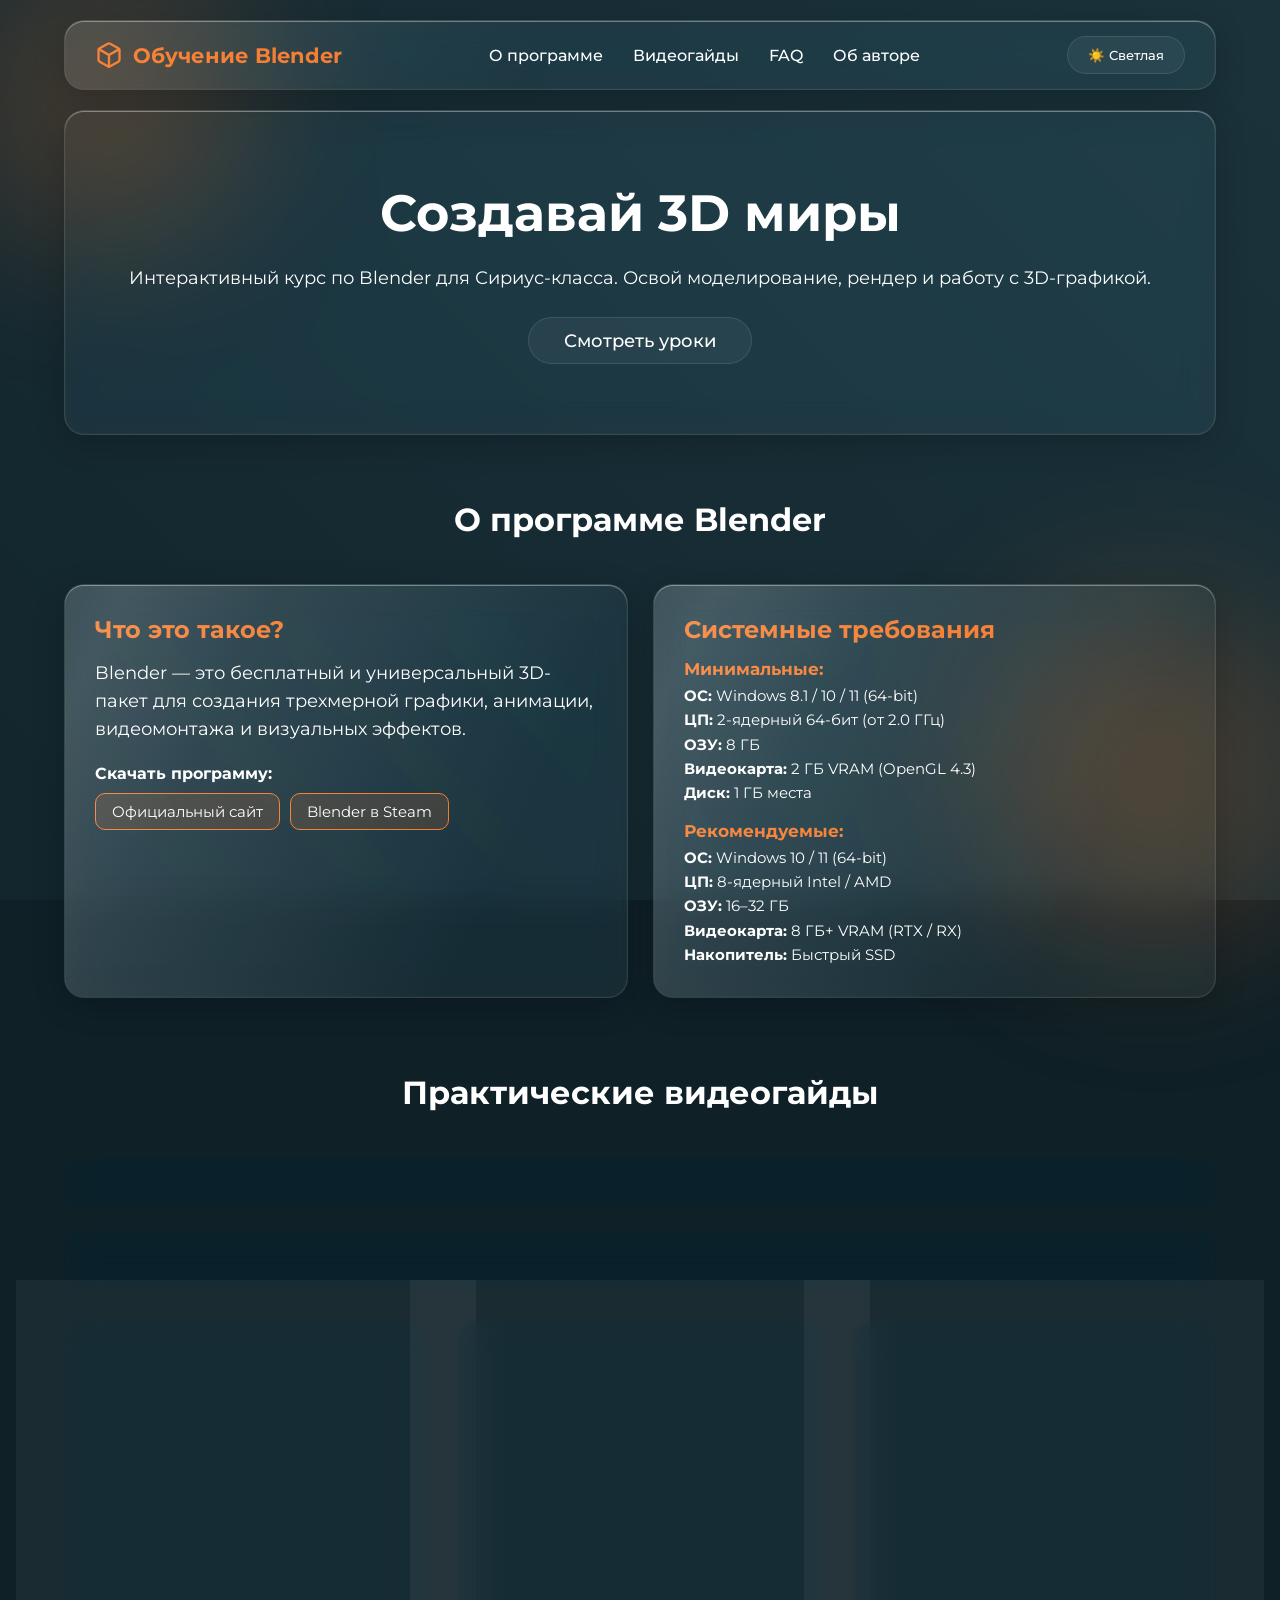
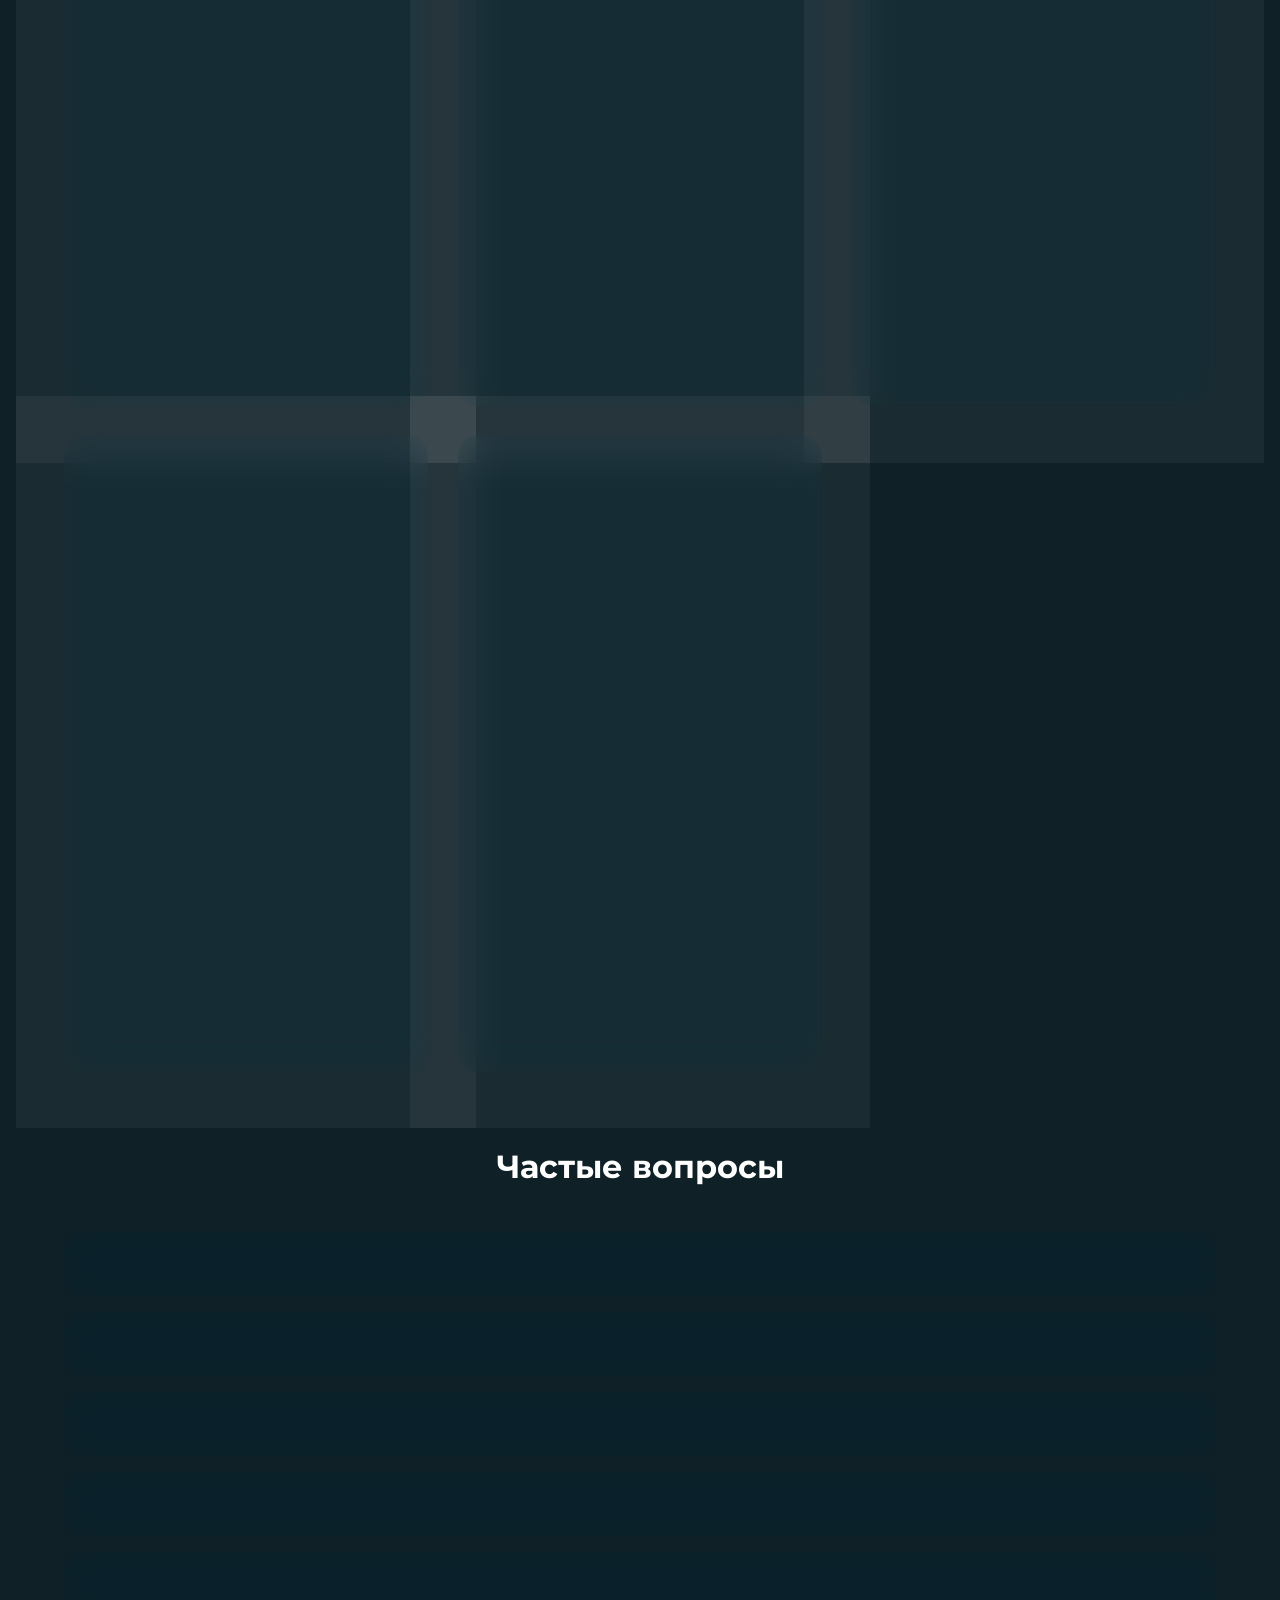
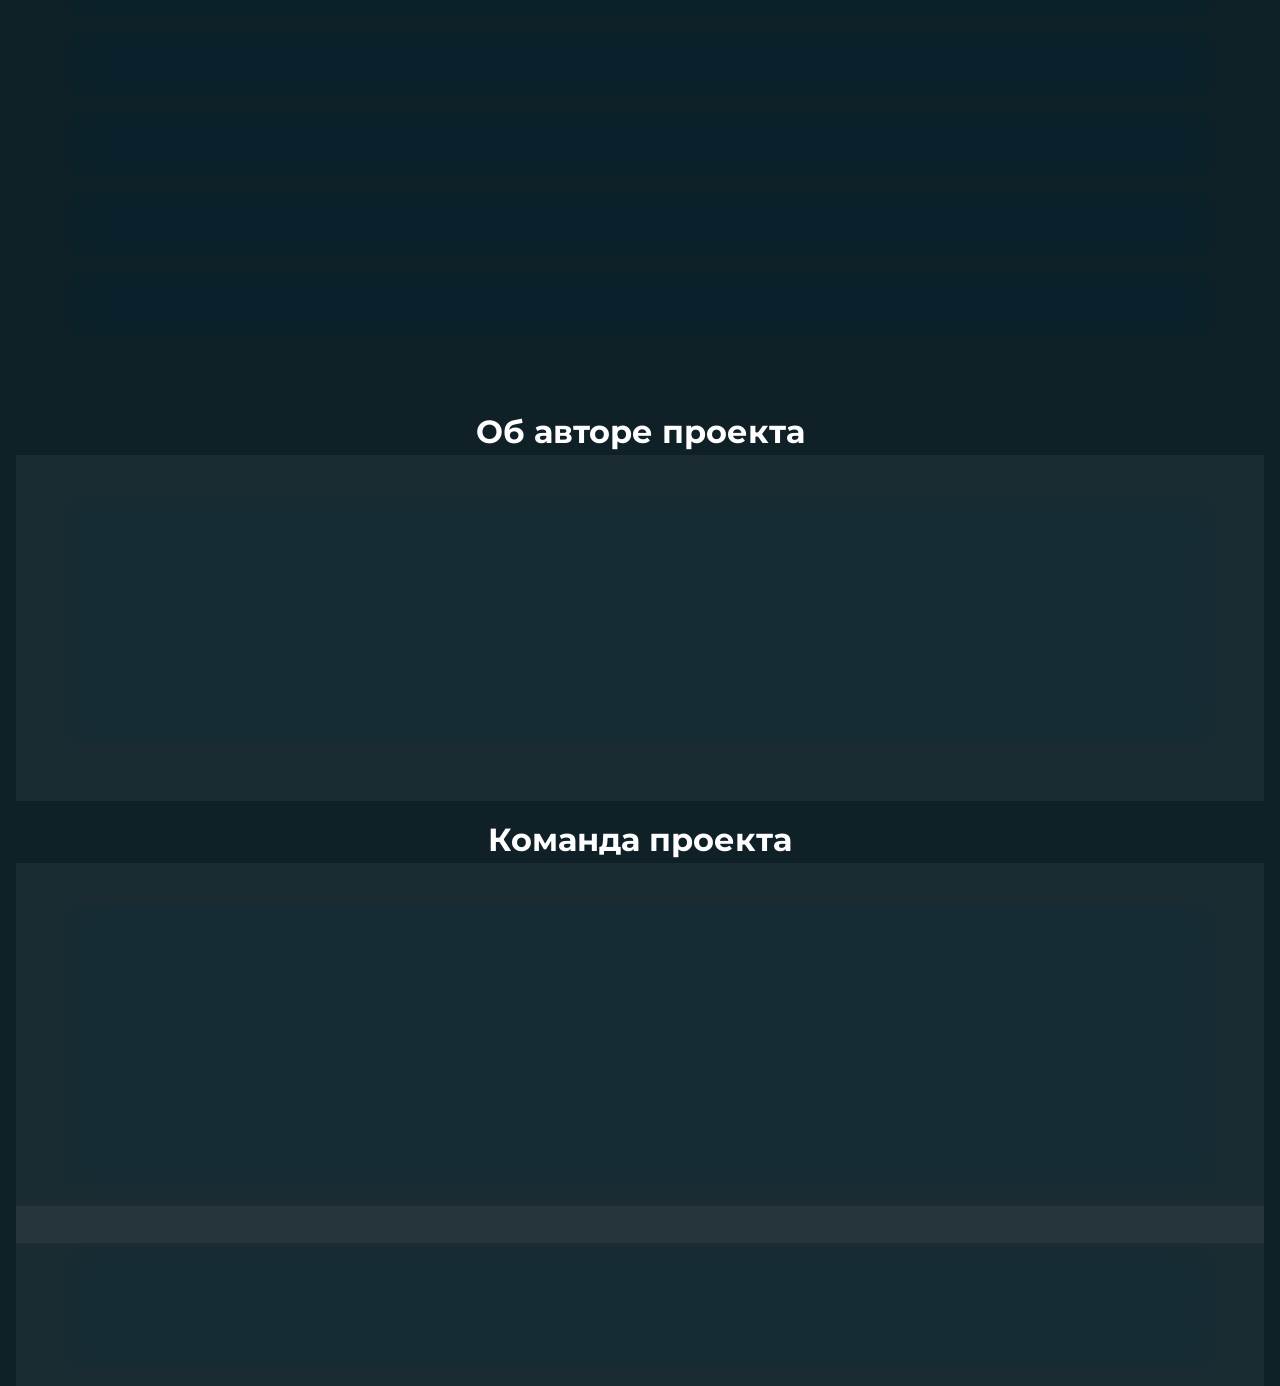
==== index.html @ 28aa38e9 "Update index.html" ====
<!DOCTYPE html>
<html lang="ru">
<head>
    <meta charset="UTF-8">
    <meta name="viewport" content="width=device-width, initial-scale=1.0">
    <title>Обучение Blender | WizotoW</title>
    <link rel="icon" href="data:image/svg+xml,%3Csvg xmlns='http://www.w3.org/2000/svg' viewBox='0 0 24 24' fill='none' stroke='%23f5792a' stroke-width='2' stroke-linecap='round' stroke-linejoin='round'%3E%3Cpath d='M21 16V8a2 2 0 0 0-1-1.73l-7-4a2 2 0 0 0-2 0l-7 4A2 2 0 0 0 3 8v8a2 2 0 0 0 1 1.73l7 4a2 2 0 0 0 2 0l7-4A2 2 0 0 0 21 16z'/%3E%3Cpolyline points='3.27 6.96 12 12.01 20.73 6.96'/%3E%3Cline x1='12' y1='22.08' x2='12' y2='12'/%3E%3C/svg%3E">
    <link href="https://fonts.googleapis.com/css2?family=Montserrat:wght@400;500;700&display=swap" rel="stylesheet">
    <link rel="stylesheet" href="style.css">
</head>
<body>

    <div id="progress-bar" class="progress-bar"></div>

    <div class="bg-animation"></div>
    <div class="orb orb-1"></div>
    <div class="orb orb-2"></div>

    <header class="glass header">
        <div class="logo">
            <svg class="logo-svg" viewBox="0 0 24 24" fill="none" stroke="currentColor" stroke-width="2" stroke-linecap="round" stroke-linejoin="round">
                <path d="M21 16V8a2 2 0 0 0-1-1.73l-7-4a2 2 0 0 0-2 0l-7 4A2 2 0 0 0 3 8v8a2 2 0 0 0 1 1.73l7 4a2 2 0 0 0 2 0l7-4A2 2 0 0 0 21 16z"></path>
                <polyline points="3.27 6.96 12 12.01 20.73 6.96"></polyline>
                <line x1="12" y1="22.08" x2="12" y2="12"></line>
            </svg>
            <span>Обучение Blender</span>
        </div>

        <button id="nav-toggle" class="nav-toggle glass-btn" aria-expanded="false" aria-controls="nav-links" aria-label="Открыть меню">
            <span class="burger"></span>
        </button>

        <nav id="nav-links" class="nav-links">
            <a href="#info">О программе</a>
            <a href="#videos">Видеогайды</a>
            <a href="#faq">FAQ</a>
            <a href="#author">Об авторе</a>
        </nav>
        <button id="theme-toggle" class="glass-btn theme-btn">☀️ Светлая</button>
    </header>

    <main>
        <section id="start" class="hero glass fade-in">
            <h1>Создавай 3D миры</h1>
            <p>Интерактивный курс по Blender для Сириус-класса. Освой моделирование, рендер и работу с 3D-графикой.</p>
            <a href="#videos" class="glass-btn primary-btn">Смотреть уроки</a>
        </section>

        <section id="info" class="section fade-in">
            <h2 class="glass-title">О программе Blender</h2>
            <div class="info-grid">
                <div class="glass card text-left animate-hover">
                    <h3>Что это такое?</h3>
                    <p>Blender — это бесплатный и универсальный 3D-пакет для создания трехмерной графики, анимации, видеомонтажа и визуальных эффектов.</p>

                    <h4 class="links-title">Скачать программу:</h4>
                    <div class="download-links">
                        <a href="https://www.blender.org/" target="_blank" rel="noopener" class="glass-link">Официальный сайт</a>
                        <a href="https://store.steampowered.com/app/365670/Blender/" target="_blank" rel="noopener" class="glass-link">Blender в Steam</a>
                    </div>
                </div>

                <div class="glass card text-left animate-hover">
                    <h3>Системные требования</h3>
                    <div class="req-tabs">
                        <div class="req-block">
                            <h4>Минимальные:</h4>
                            <ul class="sys-req">
                                <li><strong>ОС:</strong> Windows 8.1 / 10 / 11 (64-bit)</li>
                                <li><strong>ЦП:</strong> 2-ядерный 64-бит (от 2.0 ГГц)</li>
                                <li><strong>ОЗУ:</strong> 8 ГБ</li>
                                <li><strong>Видеокарта:</strong> 2 ГБ VRAM (OpenGL 4.3)</li>
                                <li><strong>Диск:</strong> 1 ГБ места</li>
                            </ul>
                        </div>
                        <div class="req-block">
                            <h4>Рекомендуемые:</h4>
                            <ul class="sys-req">
                                <li><strong>ОС:</strong> Windows 10 / 11 (64-bit)</li>
                                <li><strong>ЦП:</strong> 8-ядерный Intel / AMD</li>
                                <li><strong>ОЗУ:</strong> 16–32 ГБ</li>
                                <li><strong>Видеокарта:</strong> 8 ГБ+ VRAM (RTX / RX)</li>
                                <li><strong>Накопитель:</strong> Быстрый SSD</li>
                            </ul>
                        </div>
                    </div>
                </div>
            </div>
        </section>

        <section id="videos" class="section fade-in">
            <h2 class="glass-title">Практические видеогайды</h2>

            <div class="progress-summary glass">
                <span id="progress-text">Пройдено 0 из 5 уроков</span>
                <div class="lesson-progress-track">
                    <div id="lesson-progress-fill" class="lesson-progress-fill"></div>
                </div>
            </div>

            <nav class="quick-nav glass" aria-label="Быстрый переход по урокам">
                <a href="#lesson1" class="quick-nav-item" data-lesson-link="1">1</a>
                <a href="#lesson2" class="quick-nav-item" data-lesson-link="2">2</a>
                <a href="#lesson3" class="quick-nav-item" data-lesson-link="3">3</a>
                <a href="#lesson4" class="quick-nav-item" data-lesson-link="4">4</a>
                <a href="#lesson5" class="quick-nav-item" data-lesson-link="5">5</a>
            </nav>

            <div class="grid-container-video">

                <div id="lesson1" class="glass video-card animate-hover" data-lesson="1">
                    <div class="video-wrapper">
                        <video controls preload="metadata" poster="assets/lesson1-poster.jpg">
                            <source src="assets/lesson1.webm" type="video/webm">
                            Ваш браузер не поддерживает воспроизведение видео. <a href="assets/lesson1.webm">Скачать видео</a>.
                        </video>
                    </div>
                    <div class="video-info">
                        <h3>Урок 1: Установка и интерфейс</h3>
                        <p>Скачиваем и устанавливаем Blender, разбираемся, куда делись все кнопки и почему их так много. Знакомимся с 3D-вьюпортом, осями X, Y, Z, учимся вращать, приближать и панорамировать камеру без потери ориентации в пространстве. Разберём режимы отображения (Solid, Wireframe, Material Preview, Rendered) и структуру окон интерфейса, чтобы после этого урока Blender перестал выглядеть как кабина самолёта.</p>
                        <label class="lesson-check">
                            <input type="checkbox" data-lesson-checkbox="1">
                            <span>Урок пройден</span>
                        </label>
                    </div>
                </div>

                <div id="lesson2" class="glass video-card animate-hover" data-lesson="2">
                    <div class="video-wrapper">
                        <video controls preload="metadata" poster="assets/lesson2-poster.jpg">
                            <source src="assets/lesson2.webm" type="video/webm">
                            Ваш браузер не поддерживает воспроизведение видео. <a href="assets/lesson2.webm">Скачать видео</a>.
                        </video>
                    </div>
                    <div class="video-info">
                        <h3>Урок 2: Основы моделирования</h3>
                        <p>Переходим в Edit Mode и учимся видеть модель не как единый объект, а как набор вершин, рёбер и граней. Разбираем ключевые инструменты моделирования: Extrude (выдавливание), Inset (создание внутренней грани), Bevel (скругление рёбер) и Loop Cut (добавление контрольных петель). На практике собираем простую фигуру с нуля и разбираем частые ошибки новичков — например, лишние несвязанные вершины и «дыры» в геометрии.</p>
                        <label class="lesson-check">
                            <input type="checkbox" data-lesson-checkbox="2">
                            <span>Урок пройден</span>
                        </label>
                    </div>
                </div>

                <div id="lesson3" class="glass video-card animate-hover" data-lesson="3">
                    <div class="video-wrapper">
                        <video controls preload="metadata" poster="assets/lesson3-poster.jpg">
                            <source src="assets/lesson3.mp4" type="video/webm">
                            Ваш браузер не поддерживает воспроизведение видео. <a href="assets/lesson3.webm">Скачать видео</a>.
                        </video>
                    </div>
                    <div class="video-info">
                        <h3>Урок 3: Материалы и шейдеры</h3>
                        <p>Делаем модель живой: создаём материалы в редакторе Shading и разбираемся, как устроен узел Principled BSDF — цвет (Base Color), шероховатость (Roughness), металличность (Metallic) и другие параметры, которые определяют, будет объект похож на пластик, металл или стекло. Проходим базовую UV-развёртку, чтобы понимать, как текстура «оборачивается» вокруг 3D-модели, и почему без развёртки текстуры часто выглядят криво.</p>
                        <label class="lesson-check">
                            <input type="checkbox" data-lesson-checkbox="3">
                            <span>Урок пройден</span>
                        </label>
                    </div>
                </div>

                <div id="lesson4" class="glass video-card animate-hover" data-lesson="4">
                    <div class="video-wrapper">
                        <video controls preload="metadata" poster="assets/lesson4-poster.jpg">
                            <source src="assets/lesson4.webm" type="video/webm">
                            Ваш браузер не поддерживает воспроизведение видео. <a href="assets/lesson4.webm">Скачать видео</a>.
                        </video>
                    </div>
                    <div class="video-info">
                        <h3>Урок 4: Свет и настройка сцены</h3>
                        <p>Учимся расставлять источники света (Point, Sun, Area, Spot) и понимать, как каждый тип влияет на настроение кадра. Разбираем HDRI-карты окружения — быстрый способ получить реалистичное освещение без ручной расстановки десятка ламп. Сравниваем два движка рендера: EEVEE (быстрый, для превью и слабых ПК) и Cycles (реалистичный, но медленнее) — и разбираемся, когда какой выбирать.</p>
                        <label class="lesson-check">
                            <input type="checkbox" data-lesson-checkbox="4">
                            <span>Урок пройден</span>
                        </label>
                    </div>
                </div>

                <div id="lesson5" class="glass video-card animate-hover" data-lesson="5">
                    <div class="video-wrapper">
                        <video controls preload="metadata" poster="assets/lesson5-poster.jpg">
                            <source src="assets/lesson5.webm" type="video/webm">
                            Ваш браузер не поддерживает воспроизведение видео. <a href="assets/lesson5.webm">Скачать видео</a>.
                        </video>
                    </div>
                    <div class="video-info">
                        <h3>Урок 5: Финальный рендер</h3>
                        <p>Настраиваем камеру и композицию кадра, выставляем параметры разрешения и качества рендера. Разбираем шумоподавление (Denoiser) — что это такое и почему без него рендер на Cycles может выглядеть «зернистым». В конце — экспортируем готовое изображение и подводим итог: от пустой сцены до финальной картинки, которую не стыдно показать.</p>
                        <label class="lesson-check">
                            <input type="checkbox" data-lesson-checkbox="5">
                            <span>Урок пройден</span>
                        </label>
                    </div>
                </div>

            </div>
        </section>

        <section id="faq" class="section fade-in">
            <h2 class="glass-title">Частые вопросы</h2>
            <div class="faq-list">

                <details class="glass faq-item">
                    <summary>Blender правда бесплатный, без подвоха?</summary>
                    <p>Да, полностью. Blender — open-source проект, его разрабатывает сообщество и Blender Foundation. Никаких платных версий, скрытых подписок или водяных знаков на рендерах — это не «триал», а полноценный профессиональный инструмент, на котором делают и инди-игры, и голливудские эффекты.</p>
                </details>

                <details class="glass faq-item">
                    <summary>У меня слабый ноутбук, вообще получится начать?</summary>
                    <p>Получится. Для базового моделирования и простых сцен хватит и минимальных характеристик из блока выше. Рендерить сложные сцены с реалистичным светом (Cycles) на слабом железе будет медленно — но для обучения и первых проектов достаточно EEVEE, он гораздо легче и почти не грузит систему.</p>
                </details>

                <details class="glass faq-item">
                    <summary>С чего начать, если я вообще не рисовал и не занимался 3D?</summary>
                    <p>Отлично, что не рисовал — Blender это не про художественный талант, а про геометрию, логику и привычку к инструменту. Начни с урока 1 по порядку, не пропускай интерфейс: 80% первых трудностей у новичков — не «не умею моделировать», а «не понимаю, куда нажимать».</p>
                </details>

                <details class="glass faq-item">
                    <summary>В чём разница между EEVEE и Cycles на практике?</summary>
                    <p>EEVEE — растровый движок реального времени: рендерит почти мгновенно, идеален для черновиков и превью, но свет и отражения в нём чуть более «упрощённые». Cycles — движок трассировки лучей: считает свет физически точно (отражения, преломления, мягкие тени), но рендер может занимать минуты и даже часы на сложных сценах.</p>
                </details>

                <details class="glass faq-item">
                    <summary>Рендер в Cycles занимает вечность, это нормально?</summary>
                    <p>Отчасти да, но это управляемо. Проверь количество Samples в настройках рендера (часто новички ставят значение с запасом «на всякий случай») и включи Denoiser — он позволяет уменьшить число сэмплов без потери качества картинки. Также сильно влияет разрешение экрана и сложность материалов со стеклом/подповерхностным рассеиванием.</p>
                </details>

                <details class="glass faq-item">
                    <summary>Какие горячие клавиши учить в первую очередь?</summary>
                    <p>Хватит буквально пяти: <strong>Tab</strong> — переключение Object/Edit Mode, <strong>G / R / S</strong> — перемещение, вращение, масштаб, <strong>E</strong> — Extrude, <strong>Ctrl+R</strong> — Loop Cut. Дальше горячие клавиши запоминаются сами по себе просто в процессе работы — заучивать весь список сразу смысла нет.</p>
                </details>

                <details class="glass faq-item">
                    <summary>Модель "разваливается" или выглядит криво после экспорта — почему?</summary>
                    <p>Чаще всего это неприменённые трансформации (Scale/Rotation не равны 1/0) или перевёрнутые нормали граней. Перед экспортом полезно применить трансформации через <strong>Ctrl+A → All Transforms</strong> и проверить нормали в режиме Edit Mode — это решает большинство подобных проблем.</p>
                </details>

                <details class="glass faq-item">
                    <summary>Стоит ли сразу пробовать анимацию, или сначала добить моделирование?</summary>
                    <p>Сначала моделирование и материалы — это база, без которой анимировать особо нечего. Анимация — это уже управление готовыми объектами во времени (ключевые кадры, интерполяция), и учить её проще, когда ты уже свободно ориентируешься в сцене и не тормозишь на базовых операциях.</p>
                </details>

                <details class="glass faq-item">
                    <summary>Где потом реально применить навык 3D-моделирования?</summary>
                    <p>Геймдев (модели и окружение для игр), архитектурная визуализация, моушн-дизайн и реклама, 3D-печать, VFX для видео, даже дизайн продуктов и мерча. Blender сейчас используют не только энтузиасты — на нём выпущены реальные короткометражки и работают студии, так что это не «игрушечный» навык.</p>
                </details>

            </div>
        </section>

        <section id="author" class="section fade-in">
            <h2 class="glass-title">Об авторе проекта</h2>
            <div class="glass author-card animate-hover">
                <div class="author-avatar-container">
                    <img src="Assets/avatar.jpg" alt="WizotoW" class="author-avatar">
                </div>
                <div class="author-info">
                    <h3>WizotoW</h3>
                    <p class="author-role">Hardware Enthusiast | Сириус-класс</p>
                    <p class="author-desc">Автор проекта. Не фанат написания кода, зато обожаю разбираться в «железе», собирать ПК, настраивать BIOS и переустанавливать Windows. Считаю, что Blender — лучший способ проверить, на что способна система и видеокарта при нагрузке.</p>
                </div>
            </div>
        </section>

        <section id="credits" class="section fade-in">
            <h2 class="glass-title">Команда проекта</h2>
            <div class="glass credits-grid">
                <div class="credit-item"><span>Код сайта:</span> ❤️ Claude & Gemini ❤️</div>
                <div class="credit-item"><span>Промпт-инжиниринг:</span> WizotoW</div>
                <div class="credit-item"><span>Видеомонтаж:</span> WizotoW</div>
                <div class="credit-item"><span>Озвучка:</span> ИИ-голос (Bratishkinoff)</div>
            </div>
        </section>
    </main>

    <footer class="glass footer fade-in">
        <p>© 2026 WizotoW | Проектный класс Сириус</p>
        <p class="small-text">Собрано на энтузиазме, качественном охлаждении и любви к компьютерному железу.</p>
    </footer>

    <button id="back-to-top" class="back-to-top" title="Наверх" aria-label="Наверх">↑</button>

    <script src="script.js"></script>
</body>
</html>
---- style.css ----
:root {
    --bg-color-1: #0f2027;
    --bg-color-2: #203a43;
    --glass-bg: rgba(255, 255, 255, 0.05);
    --glass-border: rgba(255, 255, 255, 0.1);
    --glass-highlight: rgba(255, 255, 255, 0.35);
    --text-color: #ffffff;
    --accent: #f5792a;
}

[data-theme="light"] {
    --bg-color-1: #ffecd2;
    --bg-color-2: #fcb69f;
    --glass-bg: rgba(255, 255, 255, 0.45);
    --glass-border: rgba(255, 255, 255, 0.6);
    --glass-highlight: rgba(255, 255, 255, 0.85);
    --text-color: #222222;
}

* {
    margin: 0;
    padding: 0;
    box-sizing: border-box;
    font-family: 'Montserrat', sans-serif;
    scroll-behavior: smooth;
}

body {
    background: var(--bg-color-1);
    color: var(--text-color);
    overflow-x: hidden;
    transition: background 0.5s ease, color 0.5s ease;
}

.bg-animation {
    position: fixed;
    top: 0; left: 0; width: 100vw; height: 100vh;
    z-index: -2;
    background: linear-gradient(45deg, var(--bg-color-1), var(--bg-color-2));
    background-size: 200% 200%;
    animation: gradientBG 10s ease infinite;
}

@keyframes gradientBG {
    0% { background-position: 0% 50%; }
    50% { background-position: 100% 50%; }
    100% { background-position: 0% 50%; }
}

.orb {
    position: fixed;
    border-radius: 50%;
    background: var(--accent);
    filter: blur(80px);
    opacity: 0.2;
    z-index: -1;
    animation: floatOrb 10s infinite ease-in-out alternate;
}
.orb-1 { width: 300px; height: 300px; top: -50px; left: -50px; }
.orb-2 { width: 350px; height: 350px; bottom: -50px; right: -50px; animation-delay: -4s; }

@keyframes floatOrb {
    0% { transform: translate(0, 0); }
    100% { transform: translate(40px, -40px); }
}

.progress-bar {
    position: fixed; top: 0; left: 0; height: 4px; background: var(--accent);
    width: 0%; z-index: 9999; box-shadow: 0 0 10px var(--accent);
}

/* ---- Liquid glass core ---- */
.glass {
    position: relative;
    background: var(--glass-bg);
    backdrop-filter: blur(16px) saturate(140%);
    -webkit-backdrop-filter: blur(16px) saturate(140%);
    border: 1px solid var(--glass-border);
    border-radius: 20px;
    box-shadow:
        0 8px 32px 0 rgba(0, 0, 0, 0.2),
        inset 0 1px 0 var(--glass-highlight),
        inset 0 0 0 1px rgba(255, 255, 255, 0.02);
    overflow: hidden;
}

/* Faint moving light sheen across glass surfaces — the signature liquid-glass touch */
.glass::before {
    content: "";
    position: absolute;
    inset: 0;
    background: linear-gradient(
        115deg,
        transparent 20%,
        rgba(255, 255, 255, 0.10) 40%,
        rgba(255, 255, 255, 0.18) 48%,
        rgba(255, 255, 255, 0.10) 56%,
        transparent 75%
    );
    background-size: 250% 250%;
    background-position: 100% 0%;
    pointer-events: none;
    opacity: 0;
    transition: opacity 0.4s ease;
}

.animate-hover::before,
.header::before {
    opacity: 1;
}

.animate-hover:hover::before {
    animation: liquidSheen 1.4s ease forwards;
}

@keyframes liquidSheen {
    0% { background-position: 100% 0%; }
    100% { background-position: 0% 100%; }
}

.header {
    width: 90%; margin: 20px auto; display: flex; justify-content: space-between; align-items: center; padding: 15px 30px;
    gap: 20px;
}
.logo {
    display: flex; align-items: center; gap: 10px; font-size: 1.3rem; font-weight: 700; color: var(--accent);
}
.logo-svg {
    width: 28px; height: 28px; stroke: var(--accent); transition: transform 0.4s ease;
}
.logo:hover .logo-svg { transform: rotate(45deg); }

.nav-links {
    display: flex;
}
.nav-links a {
    color: var(--text-color); text-decoration: none; margin: 0 15px; font-weight: 500; transition: color 0.3s;
}
.nav-links a:hover { color: var(--accent); }

.nav-toggle {
    display: none;
    padding: 8px 12px;
}
.burger,
.burger::before,
.burger::after {
    display: block;
    width: 20px;
    height: 2px;
    background: var(--text-color);
    border-radius: 2px;
    transition: transform 0.3s ease, opacity 0.3s ease;
}
.burger { position: relative; }
.burger::before,
.burger::after {
    content: "";
    position: absolute;
    left: 0;
}
.burger::before { top: -6px; }
.burger::after { top: 6px; }

.nav-toggle[aria-expanded="true"] .burger { background: transparent; }
.nav-toggle[aria-expanded="true"] .burger::before { transform: translateY(6px) rotate(45deg); }
.nav-toggle[aria-expanded="true"] .burger::after { transform: translateY(-6px) rotate(-45deg); }

.glass-btn {
    background: var(--glass-bg); border: 1px solid var(--glass-border); color: var(--text-color);
    padding: 10px 20px; border-radius: 30px; cursor: pointer; transition: all 0.3s; font-weight: 500;
}
.glass-btn:hover { background: var(--accent); color: #fff; transform: translateY(-2px); }

.glass-btn:focus-visible,
.nav-links a:focus-visible,
.glass-link:focus-visible,
.back-to-top:focus-visible {
    outline: 2px solid var(--accent);
    outline-offset: 3px;
}

main { width: 90%; margin: 0 auto; }
.hero { text-align: center; padding: 70px 20px; margin-bottom: 50px; }
h1 { font-size: clamp(2.2rem, 4vw, 4rem); margin-bottom: 20px; }
p { font-size: 1.1rem; line-height: 1.6; }

.primary-btn { display: inline-block; margin-top: 25px; padding: 12px 35px; font-size: 1.1rem; text-decoration: none; }

.section { margin-bottom: 60px; }
.glass-title { font-size: 2rem; margin-bottom: 30px; text-align: center; padding: 15px; }

.info-grid { display: grid; grid-template-columns: repeat(auto-fit, minmax(320px, 1fr)); gap: 25px; }
.card { padding: 30px; }
.card h3 { color: var(--accent); font-size: 1.5rem; margin-bottom: 15px; }

.links-title { margin-top: 20px; margin-bottom: 10px; }
.download-links { display: flex; gap: 10px; flex-wrap: wrap; }
.glass-link {
    display: inline-block; padding: 8px 16px; background: rgba(245, 121, 42, 0.15); border: 1px solid var(--accent);
    color: var(--text-color); text-decoration: none; border-radius: 10px; transition: 0.3s; font-size: 0.95rem;
}
.glass-link:hover { background: var(--accent); color: #fff; }

.req-tabs { display: flex; flex-direction: column; gap: 15px; margin-top: 10px; }
.req-block h4 { color: var(--accent); margin-bottom: 5px; font-size: 1.05rem; }
.sys-req { list-style: none; font-size: 0.95rem; line-height: 1.6; }

/* ---- Progress summary ---- */
.progress-summary {
    display: flex;
    align-items: center;
    gap: 20px;
    padding: 16px 24px;
    margin-bottom: 20px;
    flex-wrap: wrap;
}
.progress-summary span { font-weight: 600; white-space: nowrap; }
.lesson-progress-track {
    flex: 1;
    min-width: 140px;
    height: 8px;
    border-radius: 10px;
    background: rgba(128, 128, 128, 0.25);
    overflow: hidden;
}
.lesson-progress-fill {
    height: 100%;
    width: 0%;
    background: var(--accent);
    border-radius: 10px;
    transition: width 0.4s ease;
}

/* ---- Quick lesson nav ---- */
.quick-nav {
    display: flex;
    justify-content: center;
    gap: 10px;
    padding: 12px;
    margin-bottom: 30px;
}
.quick-nav-item {
    display: inline-flex;
    align-items: center;
    justify-content: center;
    width: 34px;
    height: 34px;
    border-radius: 50%;
    color: var(--text-color);
    text-decoration: none;
    font-weight: 600;
    background: var(--glass-bg);
    border: 1px solid var(--glass-border);
    transition: 0.3s;
}
.quick-nav-item:hover { border-color: var(--accent); color: var(--accent); }
.quick-nav-item.active { background: var(--accent); color: #fff; border-color: var(--accent); }

.grid-container-video { display: grid; grid-template-columns: repeat(auto-fit, minmax(300px, 1fr)); gap: 30px; }
.video-card { overflow: hidden; display: flex; flex-direction: column; }
.video-wrapper { position: relative; padding-bottom: 56.25%; height: 0; }
.video-wrapper video { position: absolute; top: 0; left: 0; width: 100%; height: 100%; border-radius: 20px 20px 0 0; background: #000; }
.video-info { padding: 20px; }
.video-info h3 { font-size: 1.25rem; margin-bottom: 8px; color: var(--accent); }
.video-info p { font-size: 0.98rem; }

.lesson-check {
    display: flex;
    align-items: center;
    gap: 8px;
    margin-top: 14px;
    cursor: pointer;
    font-size: 0.95rem;
    user-select: none;
}
.lesson-check input[type="checkbox"] {
    width: 18px;
    height: 18px;
    accent-color: var(--accent);
    cursor: pointer;
}

/* ---- FAQ accordion ---- */
.faq-list {
    display: flex;
    flex-direction: column;
    gap: 14px;
}
.faq-item {
    padding: 0;
}
.faq-item summary {
    padding: 18px 24px;
    cursor: pointer;
    font-weight: 600;
    font-size: 1.05rem;
    list-style: none;
    display: flex;
    justify-content: space-between;
    align-items: center;
}
.faq-item summary::-webkit-details-marker { display: none; }
.faq-item summary::after {
    content: "+";
    font-size: 1.4rem;
    color: var(--accent);
    margin-left: 12px;
    transition: transform 0.3s ease;
    flex-shrink: 0;
}
.faq-item[open] summary::after { transform: rotate(45deg); }
.faq-item p {
    padding: 0 24px 22px;
    font-size: 0.98rem;
    line-height: 1.6;
    opacity: 0.9;
}

.animate-hover { transition: transform 0.3s ease, box-shadow 0.3s ease, border-color 0.3s; }
.animate-hover:hover {
    transform: translateY(-6px);
    box-shadow: 0 12px 25px rgba(245, 121, 42, 0.25);
    border-color: var(--accent);
}

.author-card { display: flex; align-items: center; gap: 30px; padding: 40px; }
.author-avatar {
    width: 130px; height: 130px; border-radius: 50%; object-fit: cover;
    border: 3px solid var(--accent); animation: pulse 3s infinite ease-in-out;
}
@keyframes pulse {
    0%, 100% { transform: scale(1); box-shadow: 0 0 10px rgba(245, 121, 42, 0.4); }
    50% { transform: scale(1.04); box-shadow: 0 0 20px rgba(245, 121, 42, 0.7); }
}

.author-info h3 { font-size: 2rem; color: var(--accent); margin-bottom: 5px; }
.author-role { font-size: 1.1rem; opacity: 0.85; margin-bottom: 10px; font-weight: 600; }

.credits-grid { padding: 30px; display: flex; flex-direction: column; gap: 15px; align-items: center; }
.credit-item { font-size: 1.2rem; padding: 10px 20px; border-radius: 10px; width: 100%; max-width: 500px; text-align: center; background: rgba(0,0,0,0.15); transition: 0.3s; }
.credit-item span { color: var(--accent); font-weight: bold; margin-right: 8px; }
.credit-item:hover { transform: scale(1.03); background: rgba(245, 121, 42, 0.1); }

.back-to-top {
    position: fixed; bottom: 30px; right: 30px; background: var(--accent); color: white; border: none;
    width: 45px; height: 45px; border-radius: 50%; font-size: 20px; cursor: pointer; opacity: 0;
    pointer-events: none; transition: 0.3s; z-index: 1000;
}
.back-to-top.show { opacity: 1; pointer-events: auto; }

.footer { text-align: center; padding: 30px; margin-bottom: 20px; width: 90%; margin-left: auto; margin-right: auto; }
.small-text { font-size: 0.85rem; opacity: 0.7; margin-top: 8px; }

.fade-in { opacity: 0; transform: translateY(30px); transition: opacity 0.6s ease-out, transform 0.6s ease-out; }
.fade-in.visible { opacity: 1; transform: translateY(0); }

@media (prefers-reduced-motion: reduce) {
    *, *::before, *::after {
        animation-duration: 0.001ms !important;
        animation-iteration-count: 1 !important;
        transition-duration: 0.001ms !important;
        scroll-behavior: auto !important;
    }
}

@media (max-width: 768px) {
    .header { flex-wrap: wrap; }
    .nav-toggle { display: inline-flex; align-items: center; justify-content: center; order: 2; }
    .theme-btn { order: 3; }
    .nav-links {
        order: 4;
        width: 100%;
        flex-direction: column;
        align-items: center;
        gap: 10px;
        max-height: 0;
        overflow: hidden;
        margin-top: 0;
        transition: max-height 0.35s ease, margin-top 0.35s ease;
    }
    .nav-links.open {
        max-height: 220px;
        margin-top: 15px;
    }
    .nav-links a { margin: 6px 0; }
    .author-card { flex-direction: column; text-align: center; }
    .progress-summary { flex-direction: column; align-items: stretch; text-align: center; }
    .quick-nav { flex-wrap: wrap; }
}

@media (max-width: 768px) {
    .glass {
        backdrop-filter: blur(8px) saturate(120%);
        -webkit-backdrop-filter: blur(8px) saturate(120%);
    }
    .glass::before { display: none; }
    .orb { filter: blur(50px); opacity: 0.12; }
    .bg-animation { animation: none; background-position: 50% 50%; }
}
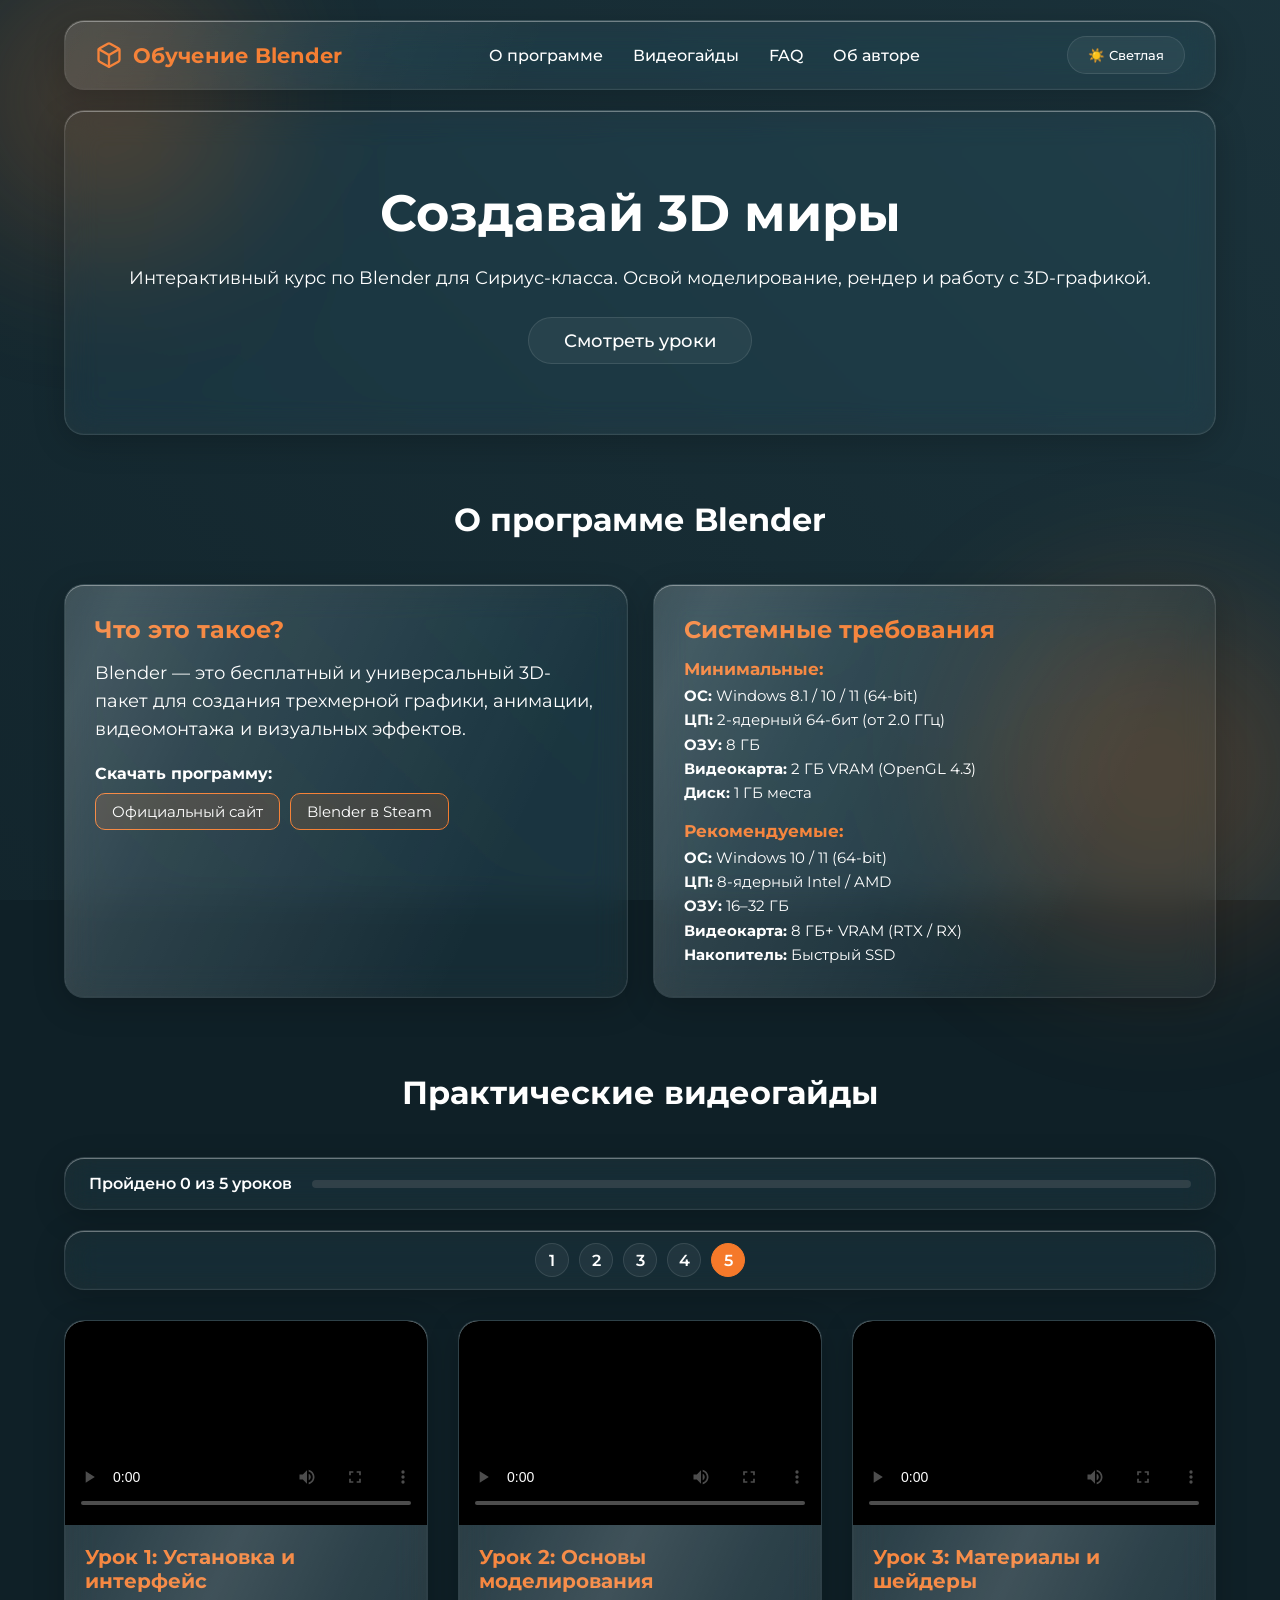
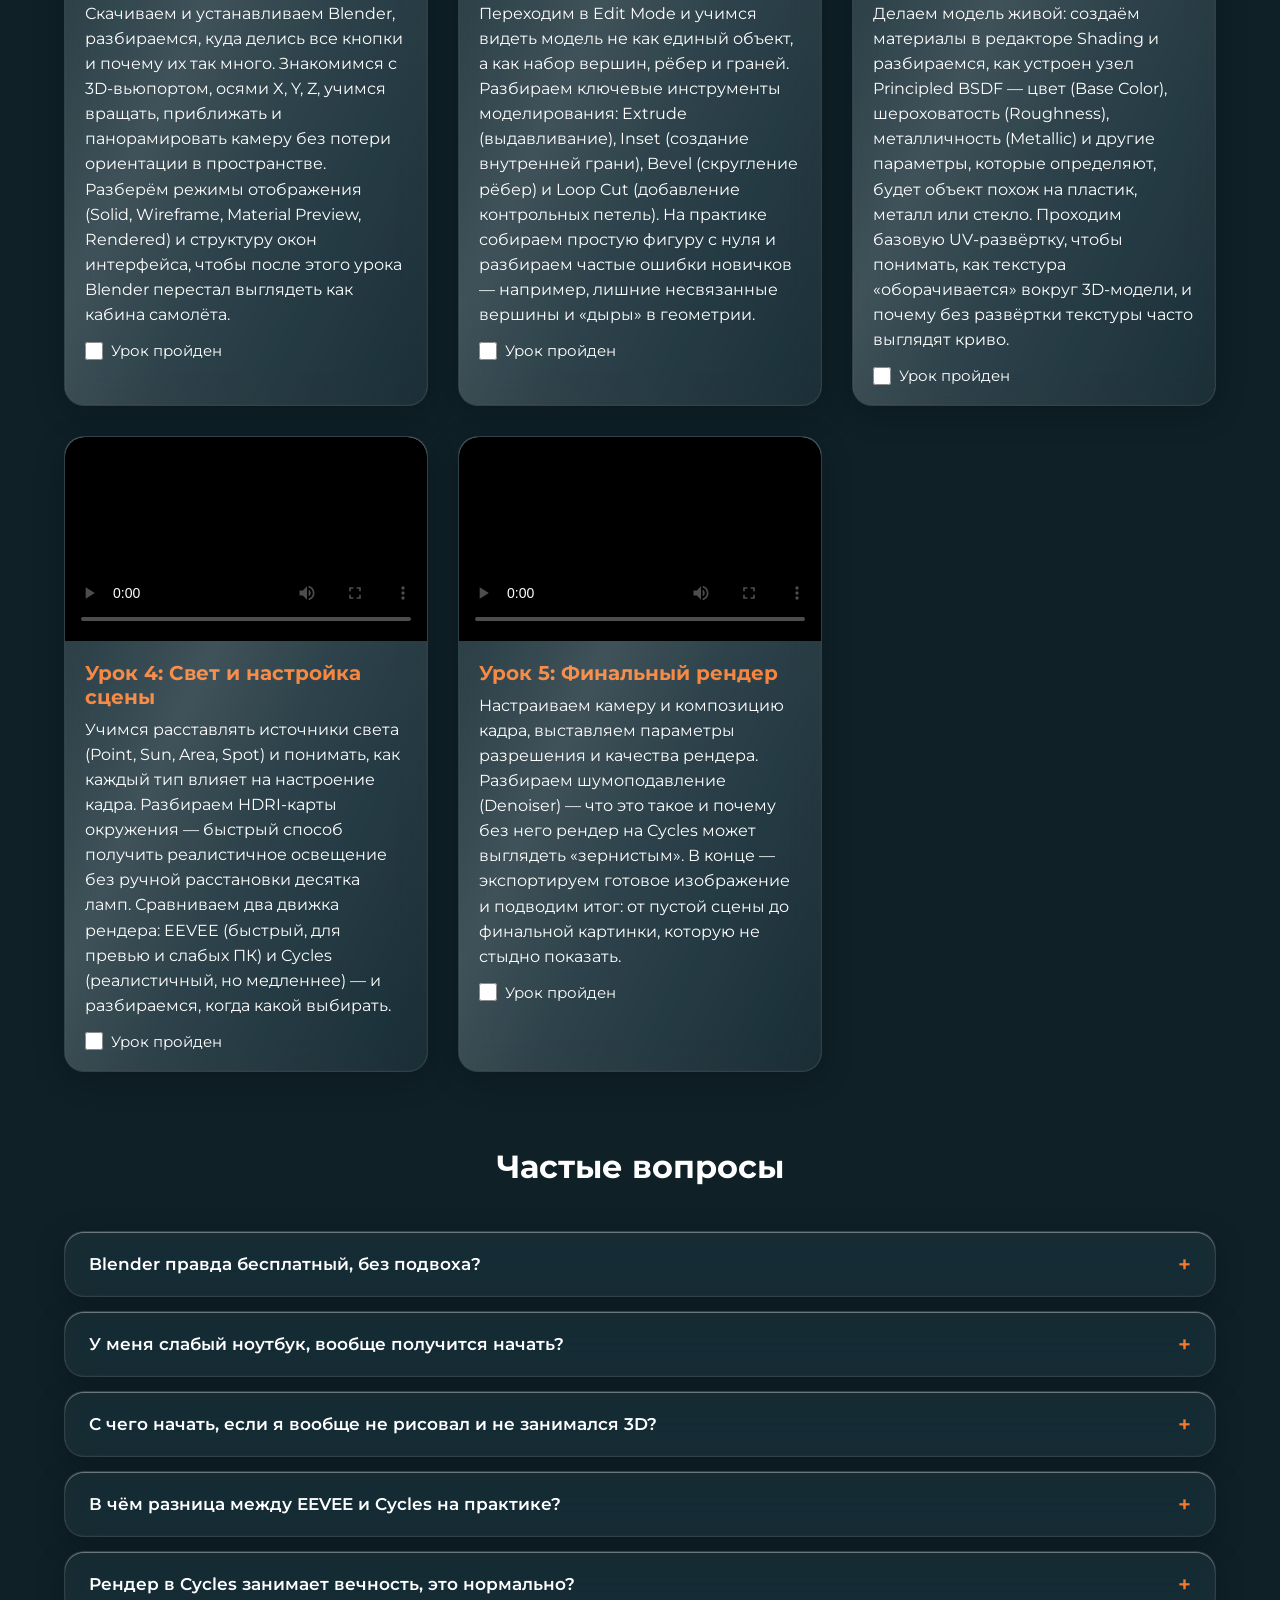
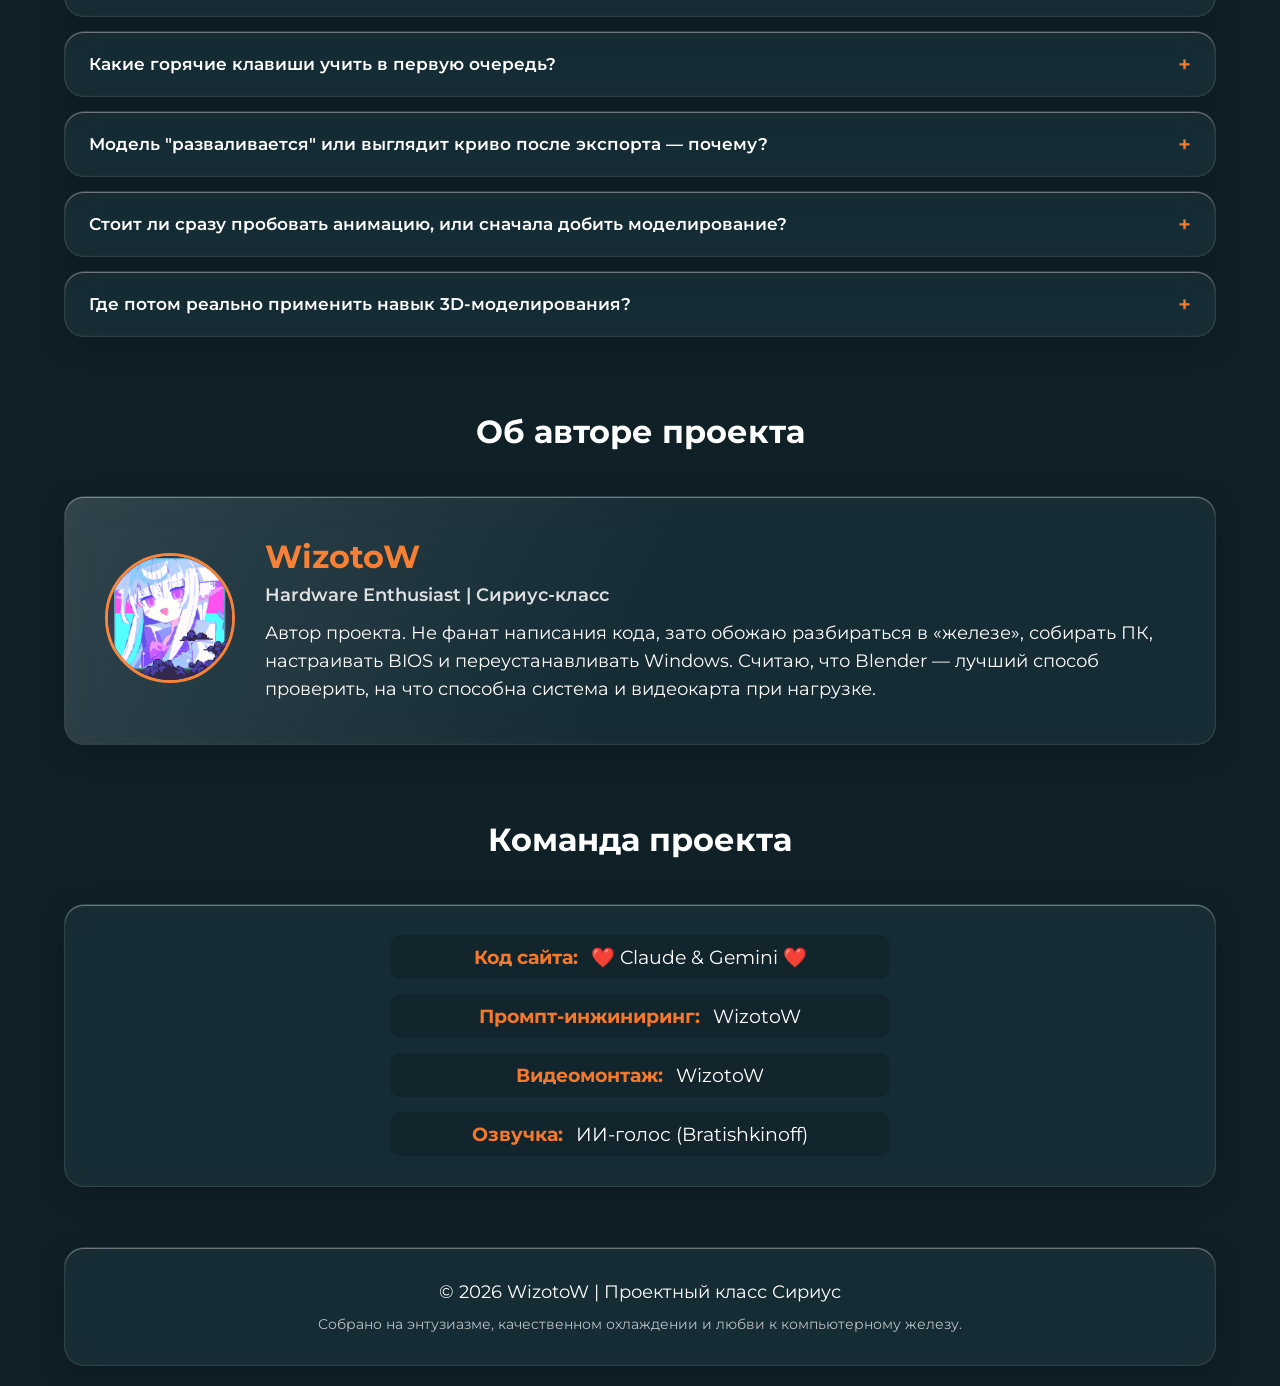
==== commit 4cf8d0f6: "Update index.html" ====
--- a/index.html
+++ b/index.html
@@ -145,7 +145,7 @@
                 <div id="lesson3" class="glass video-card animate-hover" data-lesson="3">
                     <div class="video-wrapper">
                         <video controls preload="metadata" poster="assets/lesson3-poster.jpg">
-                            <source src="assets/lesson3.mp4" type="video/webm">
+                            <source src="assets/lesson3.mp4" type="video/mp4">
                             Ваш браузер не поддерживает воспроизведение видео. <a href="assets/lesson3.webm">Скачать видео</a>.
                         </video>
                     </div>
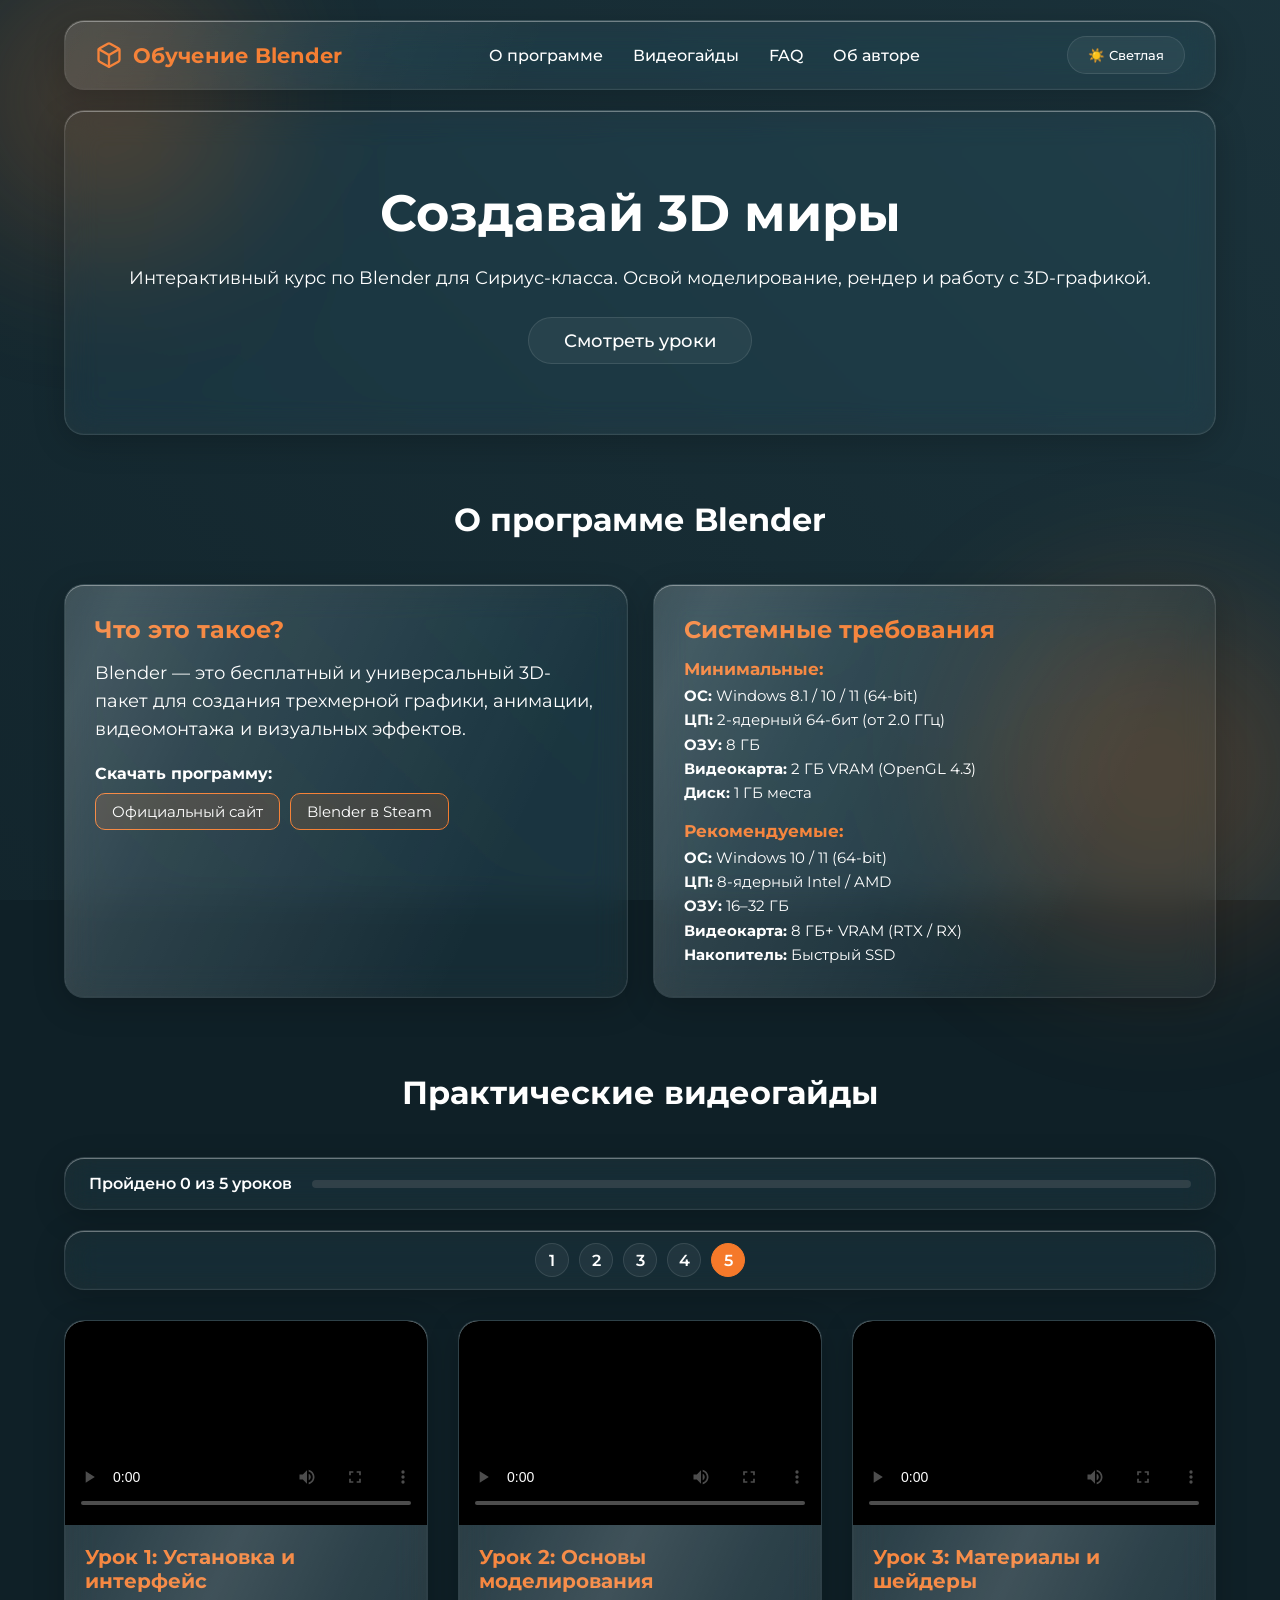
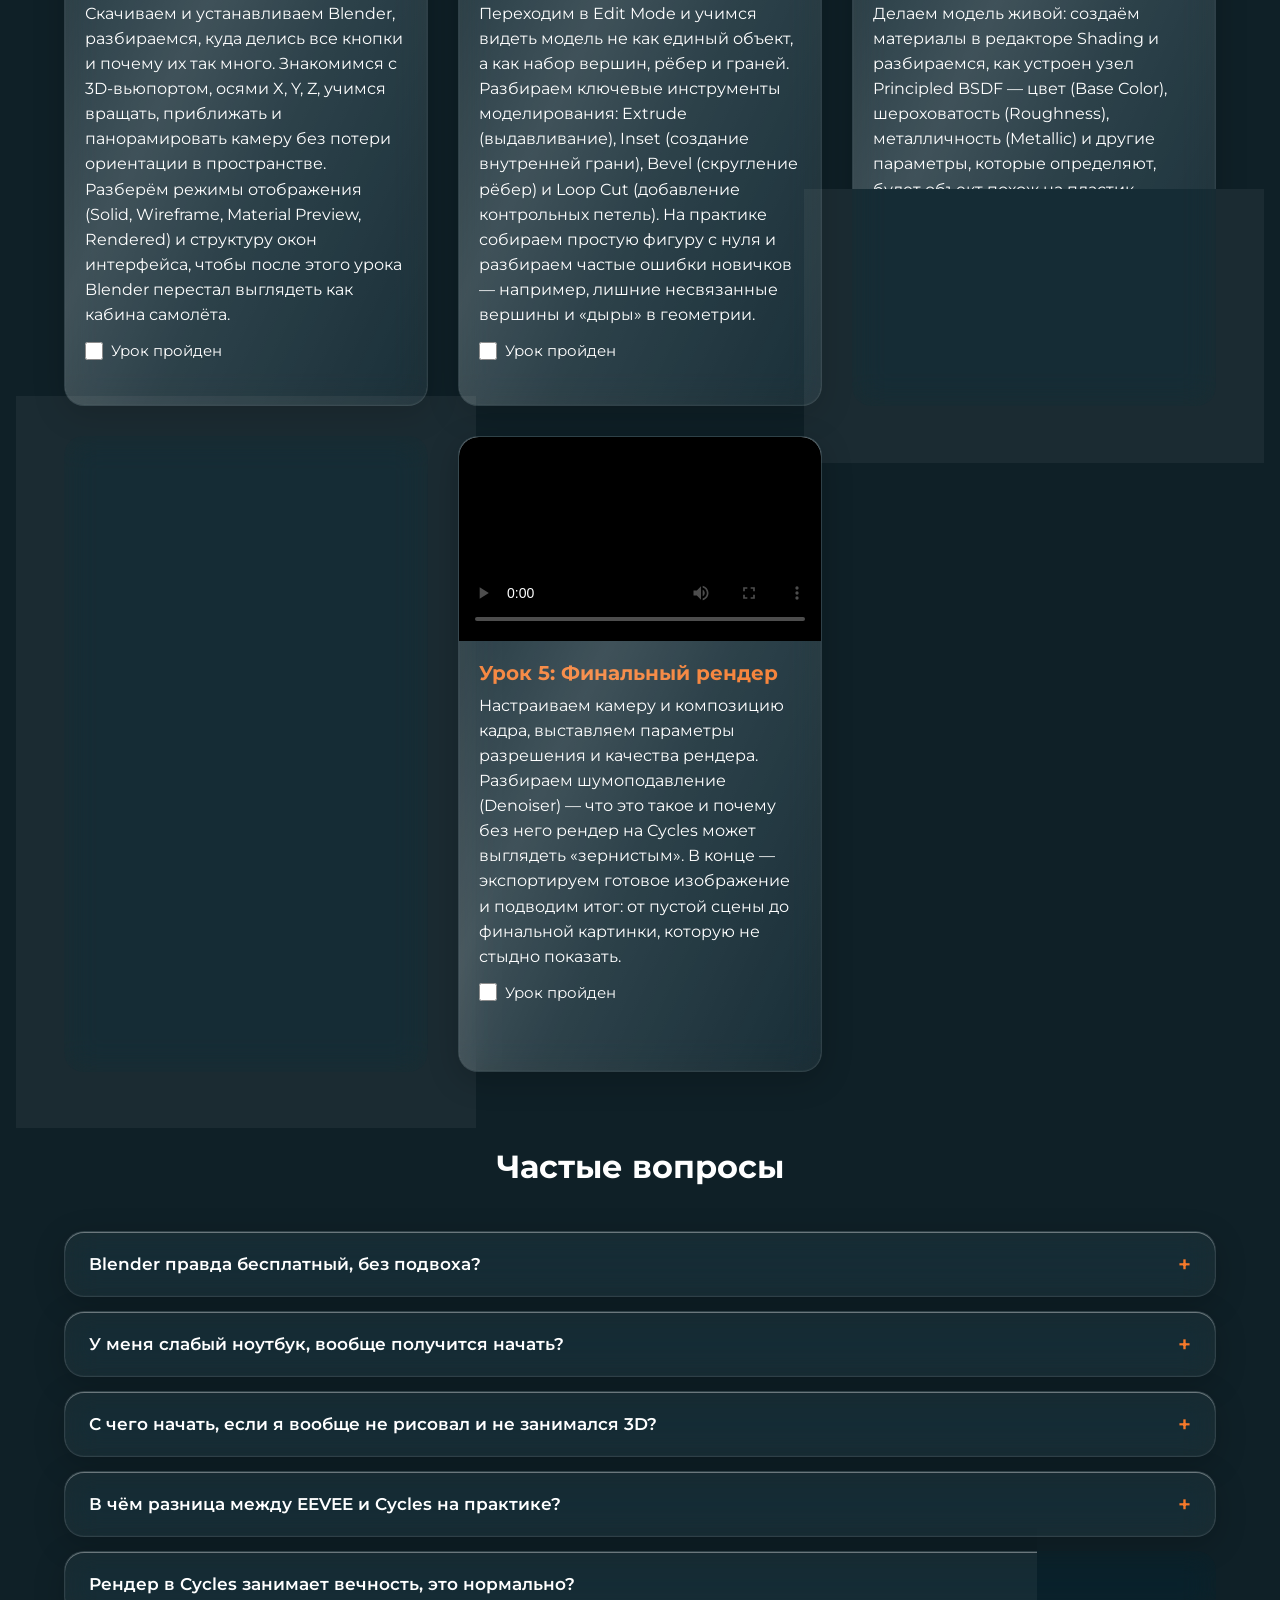
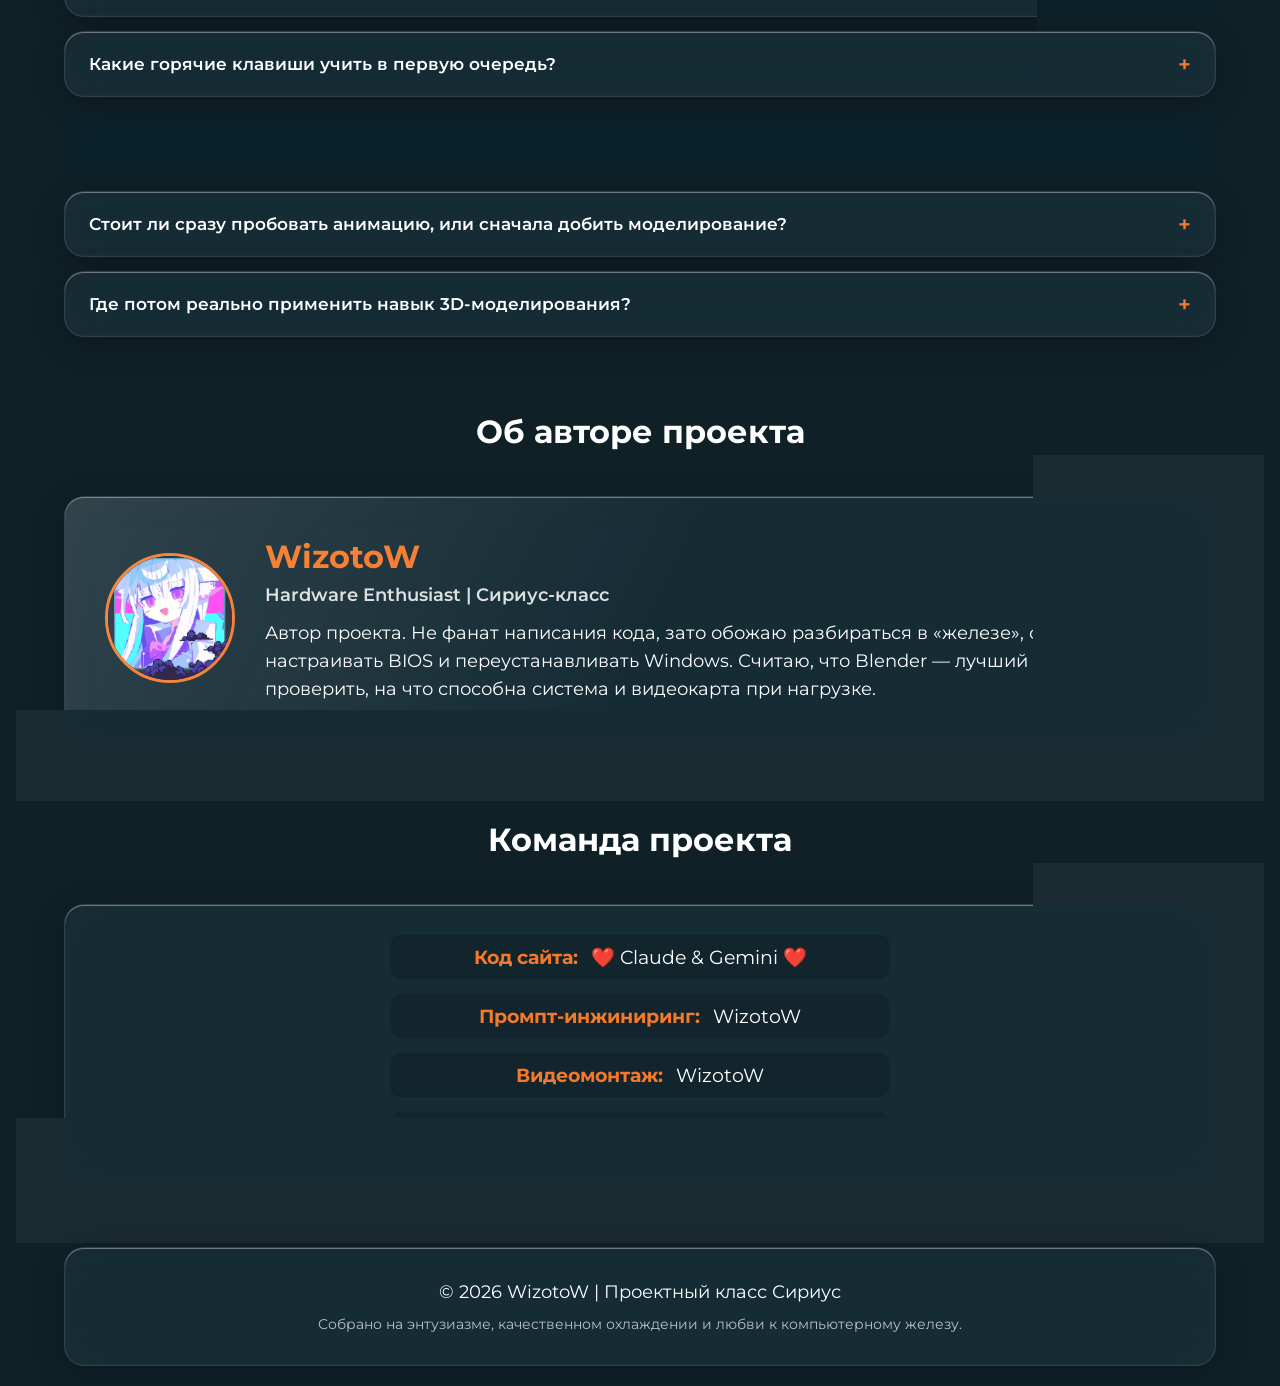
==== commit 4e606fb9: "Update index.html" ====
--- a/index.html
+++ b/index.html
@@ -110,8 +110,8 @@
 
                 <div id="lesson1" class="glass video-card animate-hover" data-lesson="1">
                     <div class="video-wrapper">
-                        <video controls preload="metadata" poster="assets/lesson1-poster.jpg">
-                            <source src="assets/lesson1.webm" type="video/webm">
+                        <video controls preload="metadata" poster="Assets/lesson1-poster.jpg">
+                            <source src="Assets/lesson1.mp4" type="video/mp4">
                             Ваш браузер не поддерживает воспроизведение видео. <a href="assets/lesson1.webm">Скачать видео</a>.
                         </video>
                     </div>
@@ -127,8 +127,8 @@
 
                 <div id="lesson2" class="glass video-card animate-hover" data-lesson="2">
                     <div class="video-wrapper">
-                        <video controls preload="metadata" poster="assets/lesson2-poster.jpg">
-                            <source src="assets/lesson2.webm" type="video/webm">
+                        <video controls preload="metadata" poster="Assets/lesson2-poster.jpg">
+                            <source src="Assets/lesson2.mp4" type="video/mp4">
                             Ваш браузер не поддерживает воспроизведение видео. <a href="assets/lesson2.webm">Скачать видео</a>.
                         </video>
                     </div>
@@ -144,8 +144,8 @@
 
                 <div id="lesson3" class="glass video-card animate-hover" data-lesson="3">
                     <div class="video-wrapper">
-                        <video controls preload="metadata" poster="assets/lesson3-poster.jpg">
-                            <source src="assets/lesson3.mp4" type="video/mp4">
+                        <video controls preload="metadata" poster="Assets/lesson3-poster.jpg">
+                            <source src="Assets/lesson3.mp4" type="video/mp4">
                             Ваш браузер не поддерживает воспроизведение видео. <a href="assets/lesson3.webm">Скачать видео</a>.
                         </video>
                     </div>
@@ -161,8 +161,8 @@
 
                 <div id="lesson4" class="glass video-card animate-hover" data-lesson="4">
                     <div class="video-wrapper">
-                        <video controls preload="metadata" poster="assets/lesson4-poster.jpg">
-                            <source src="assets/lesson4.webm" type="video/webm">
+                        <video controls preload="metadata" poster="Assets/lesson4-poster.jpg">
+                            <source src="Assets/lesson4.mp4" type="video/mp4">
                             Ваш браузер не поддерживает воспроизведение видео. <a href="assets/lesson4.webm">Скачать видео</a>.
                         </video>
                     </div>
@@ -178,8 +178,8 @@
 
                 <div id="lesson5" class="glass video-card animate-hover" data-lesson="5">
                     <div class="video-wrapper">
-                        <video controls preload="metadata" poster="assets/lesson5-poster.jpg">
-                            <source src="assets/lesson5.webm" type="video/webm">
+                        <video controls preload="metadata" poster="Assets/lesson5-poster.jpg">
+                            <source src="Assets/lesson5.mp4" type="video/mp4">
                             Ваш браузер не поддерживает воспроизведение видео. <a href="assets/lesson5.webm">Скачать видео</a>.
                         </video>
                     </div>
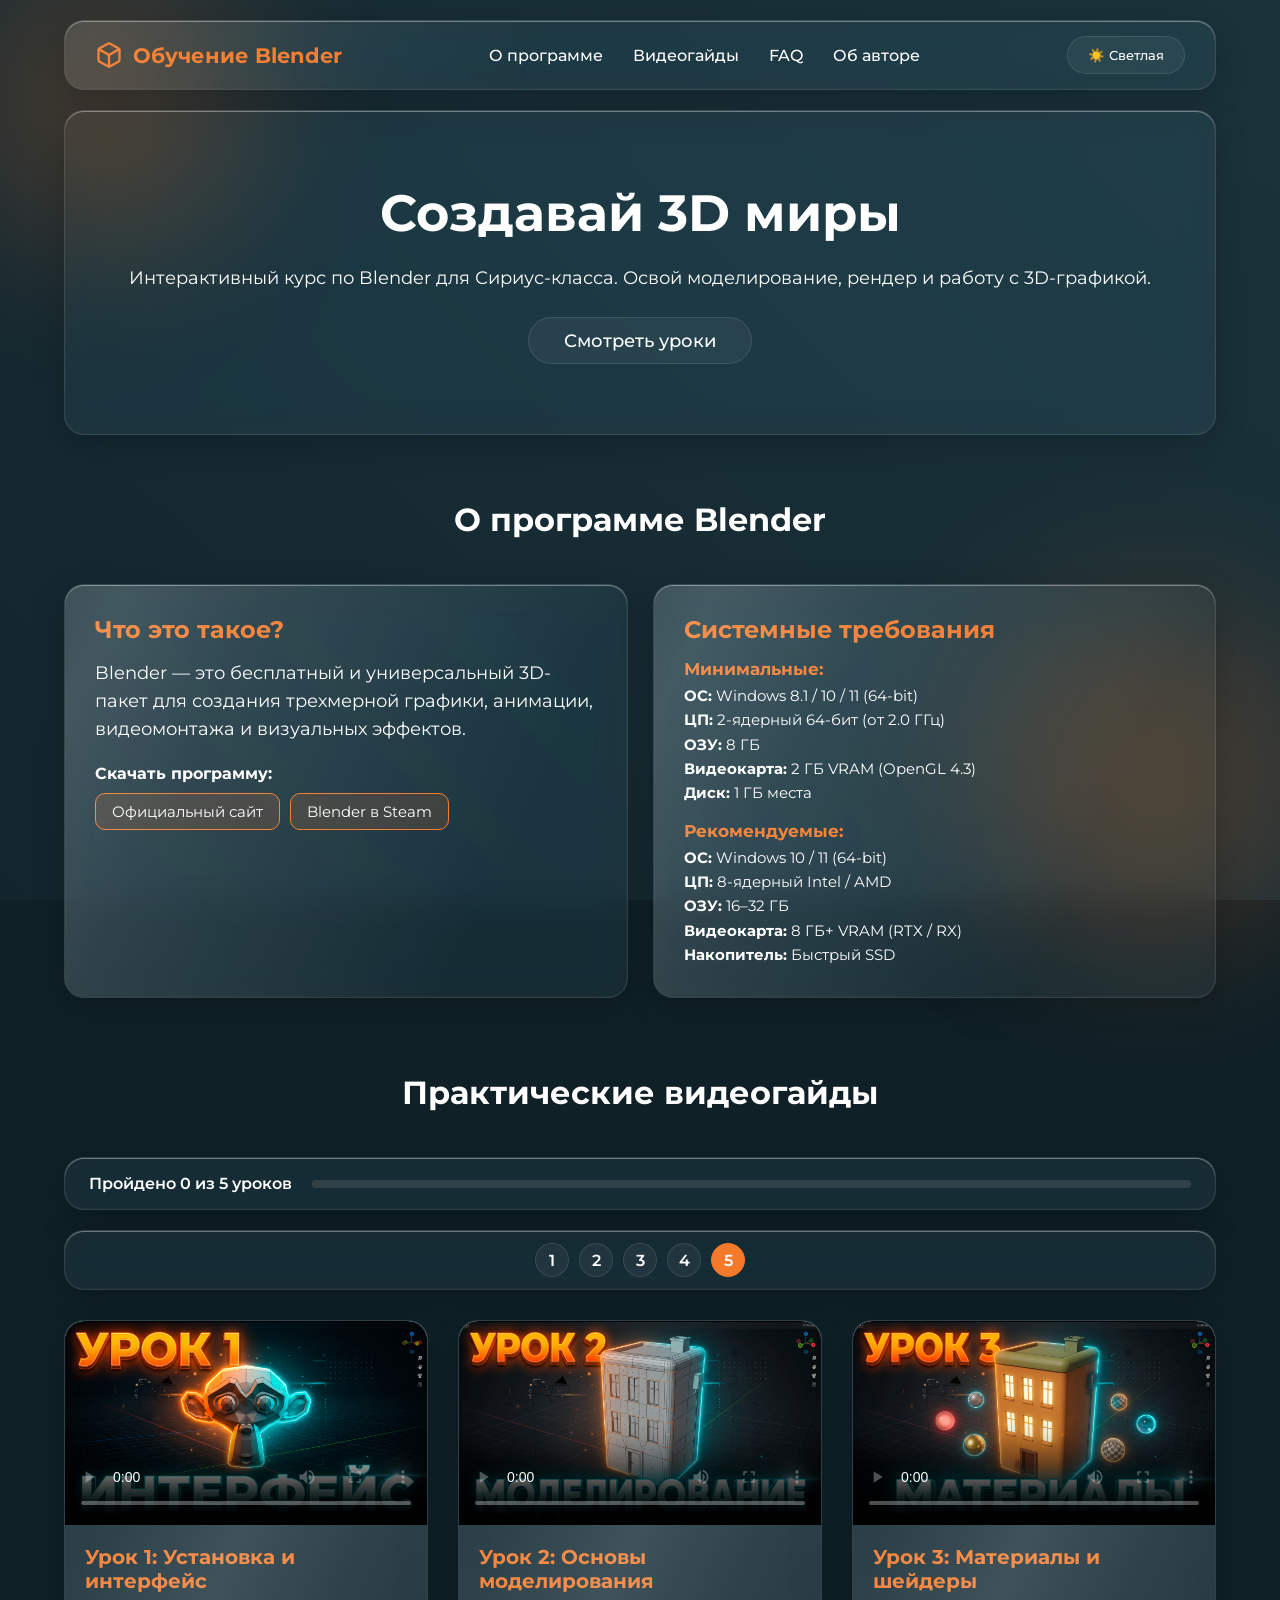
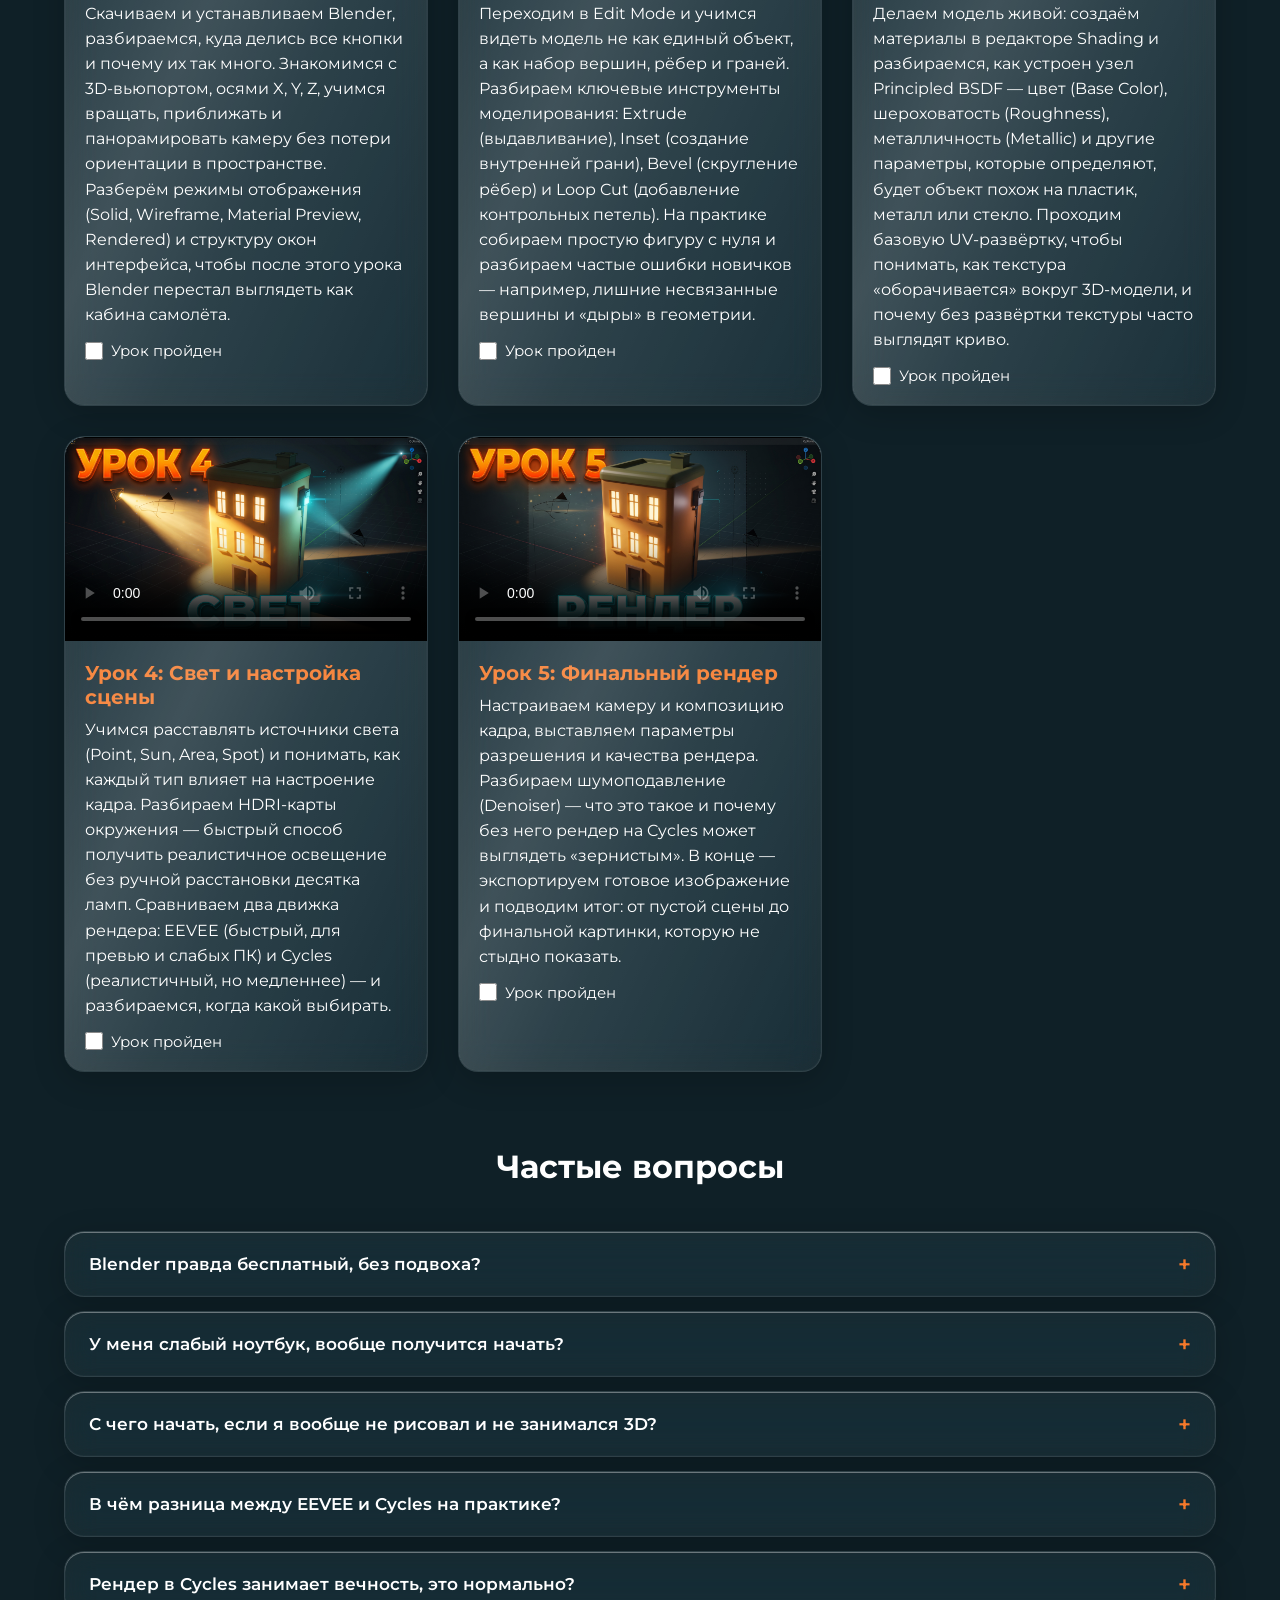
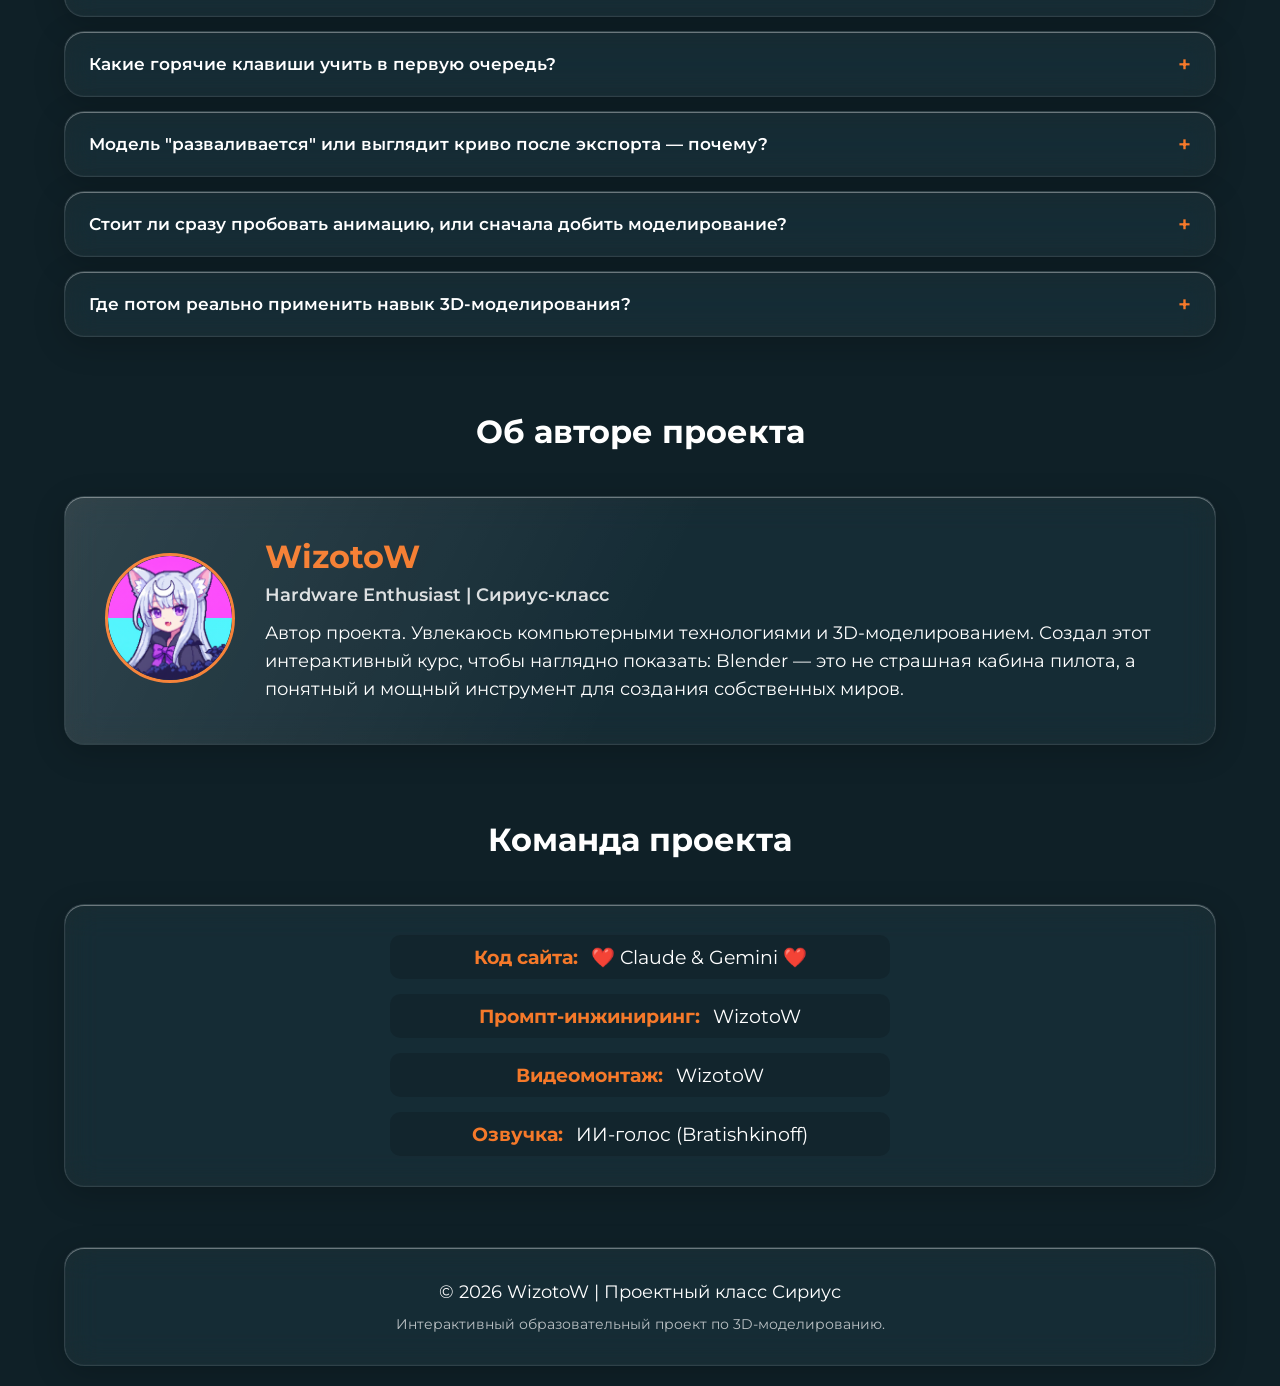
==== commit 81853c0f: "Update index.html" ====
--- a/index.html
+++ b/index.html
@@ -257,7 +257,7 @@
                 <div class="author-info">
                     <h3>WizotoW</h3>
                     <p class="author-role">Hardware Enthusiast | Сириус-класс</p>
-                    <p class="author-desc">Автор проекта. Не фанат написания кода, зато обожаю разбираться в «железе», собирать ПК, настраивать BIOS и переустанавливать Windows. Считаю, что Blender — лучший способ проверить, на что способна система и видеокарта при нагрузке.</p>
+                    <p class="author-desc">Автор проекта. Увлекаюсь компьютерными технологиями и 3D-моделированием. Создал этот интерактивный курс, чтобы наглядно показать: Blender — это не страшная кабина пилота, а понятный и мощный инструмент для создания собственных миров.</p>
                 </div>
             </div>
         </section>
@@ -275,7 +275,7 @@
 
     <footer class="glass footer fade-in">
         <p>© 2026 WizotoW | Проектный класс Сириус</p>
-        <p class="small-text">Собрано на энтузиазме, качественном охлаждении и любви к компьютерному железу.</p>
+        <p class="small-text">Интерактивный образовательный проект по 3D-моделированию.</p>
     </footer>
 
     <button id="back-to-top" class="back-to-top" title="Наверх" aria-label="Наверх">↑</button>
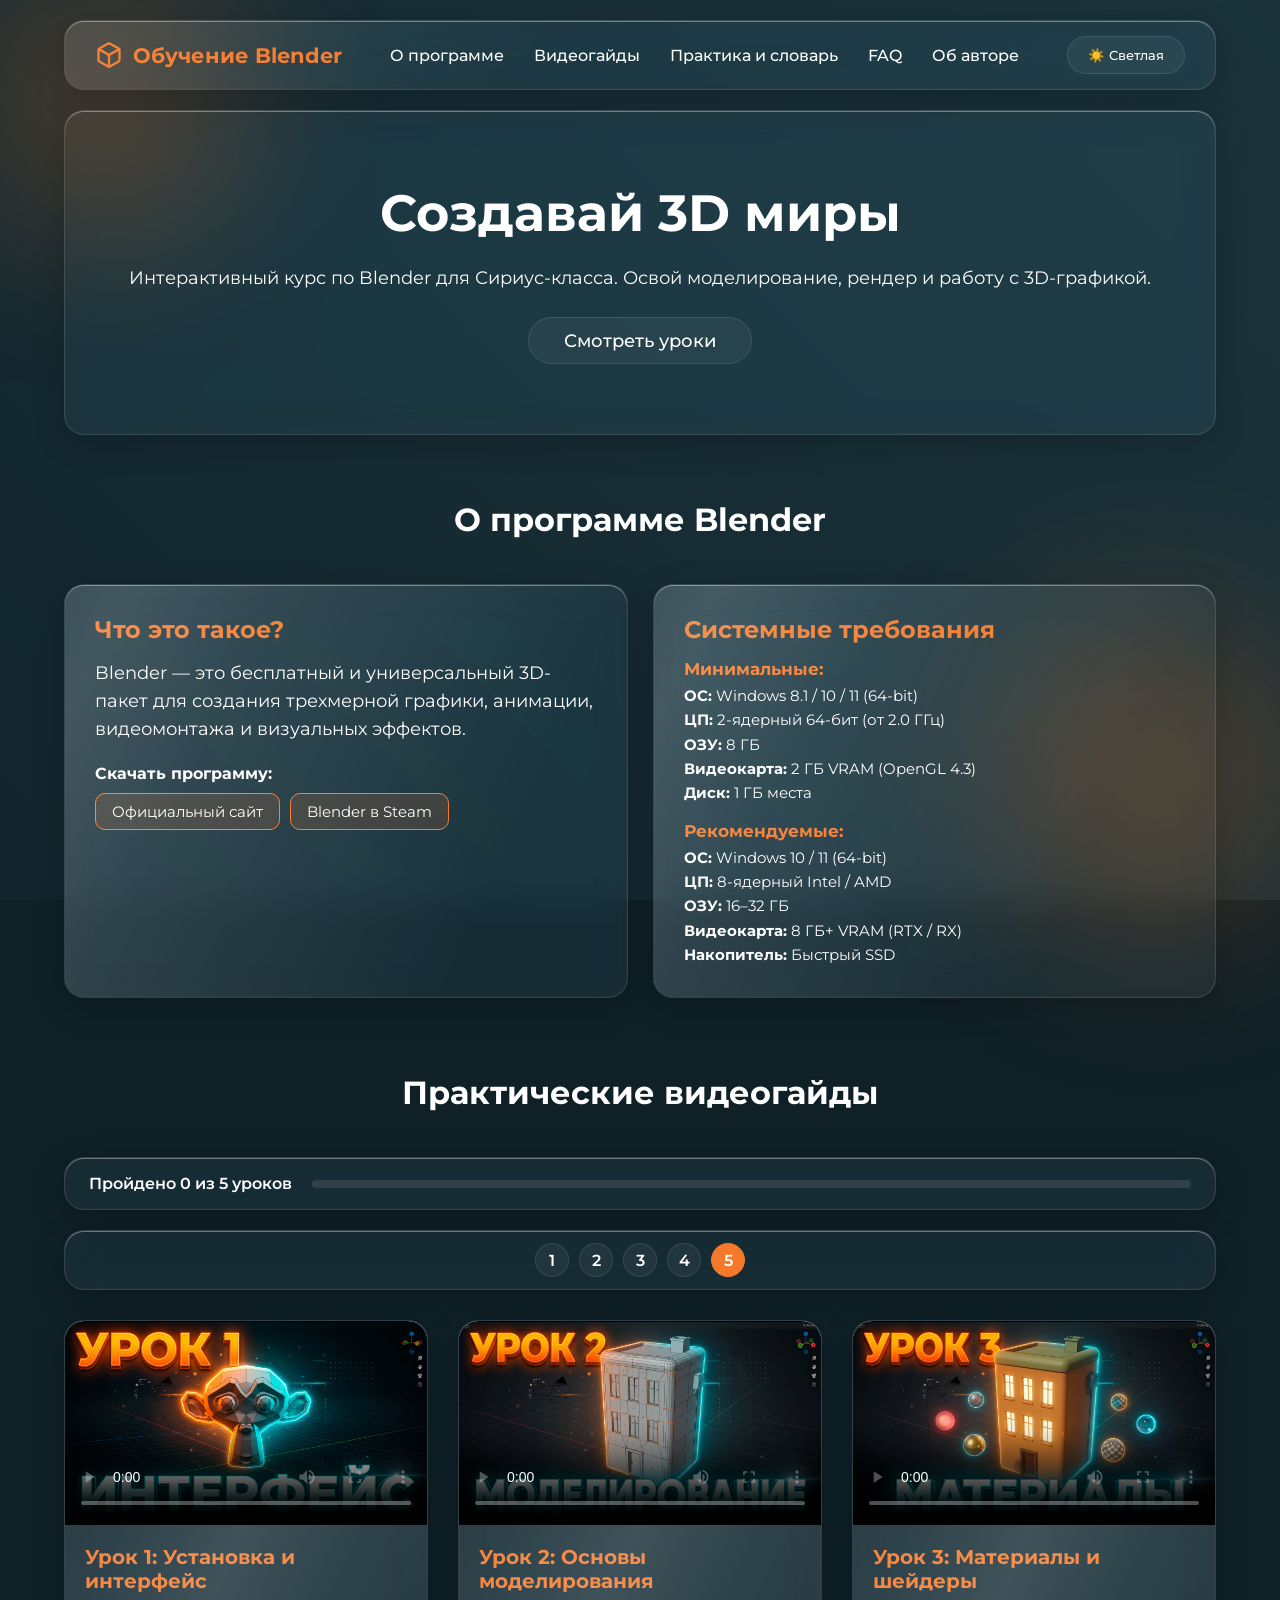
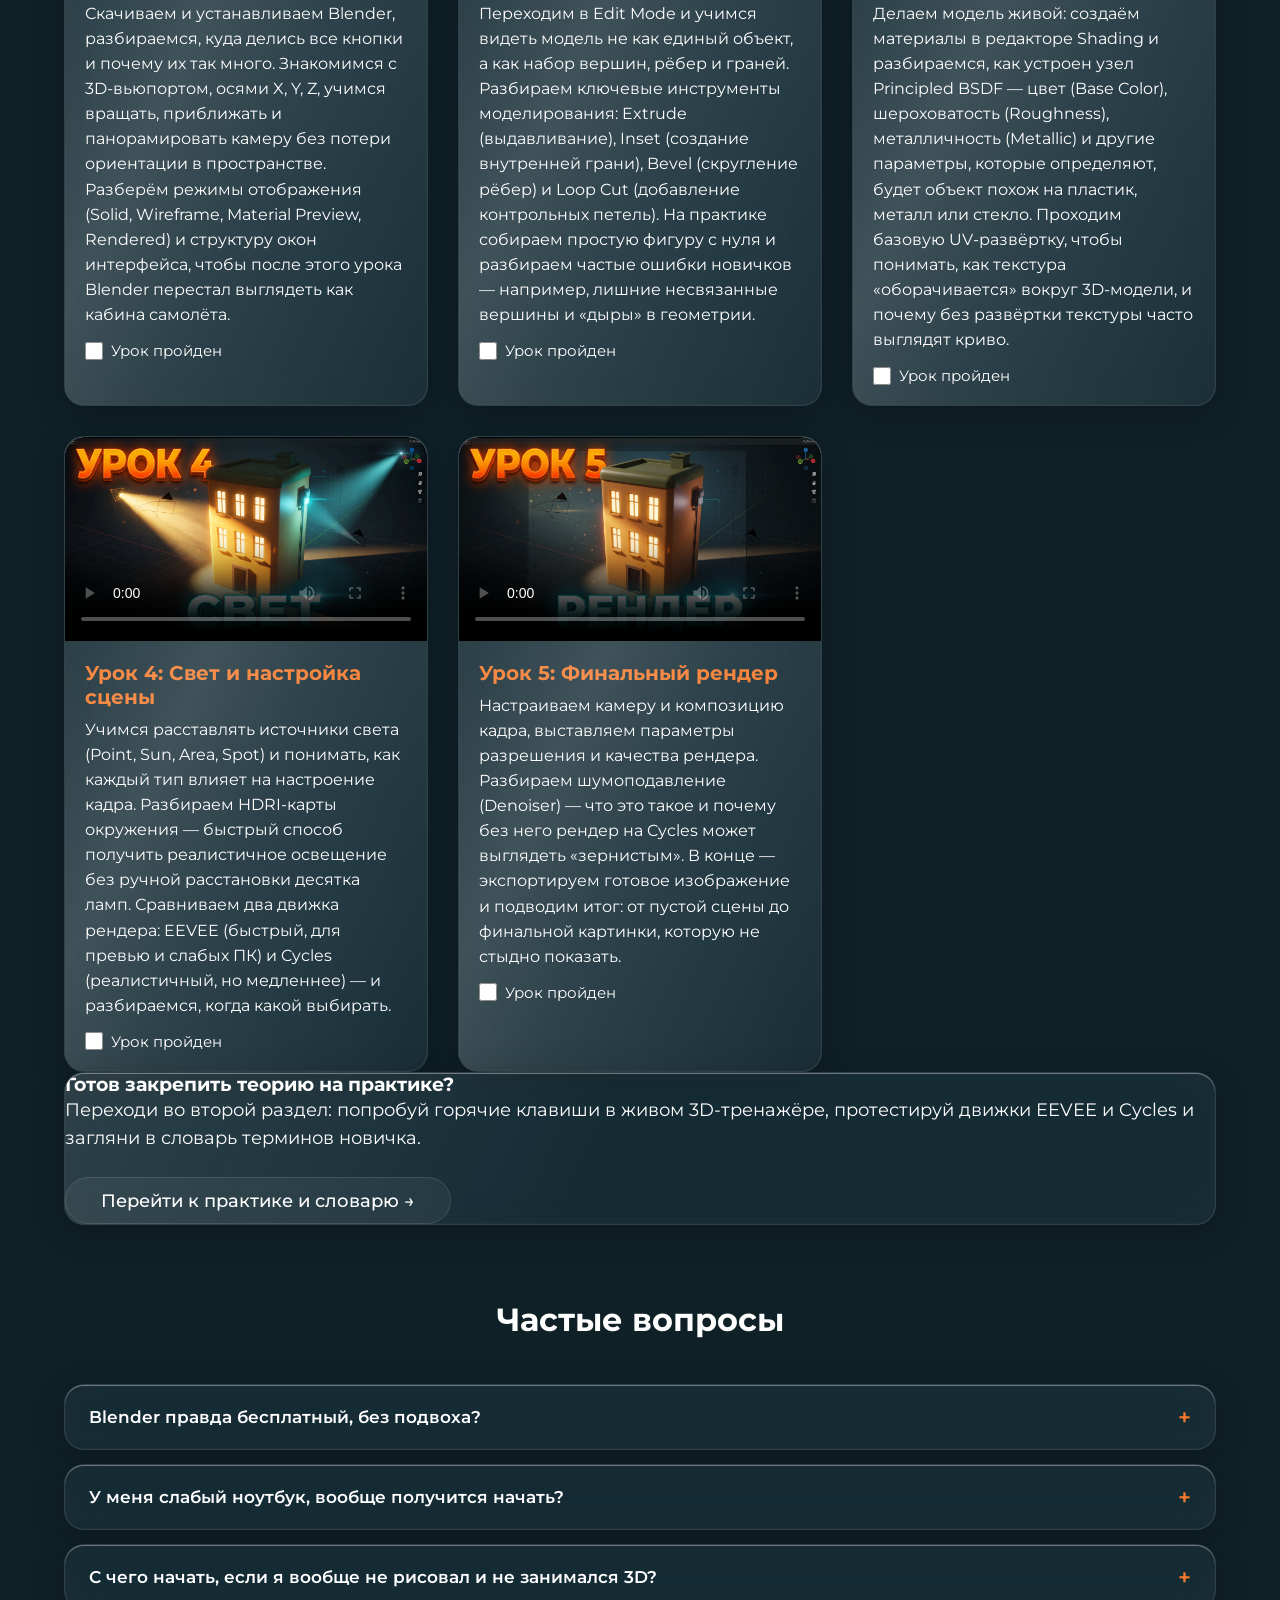
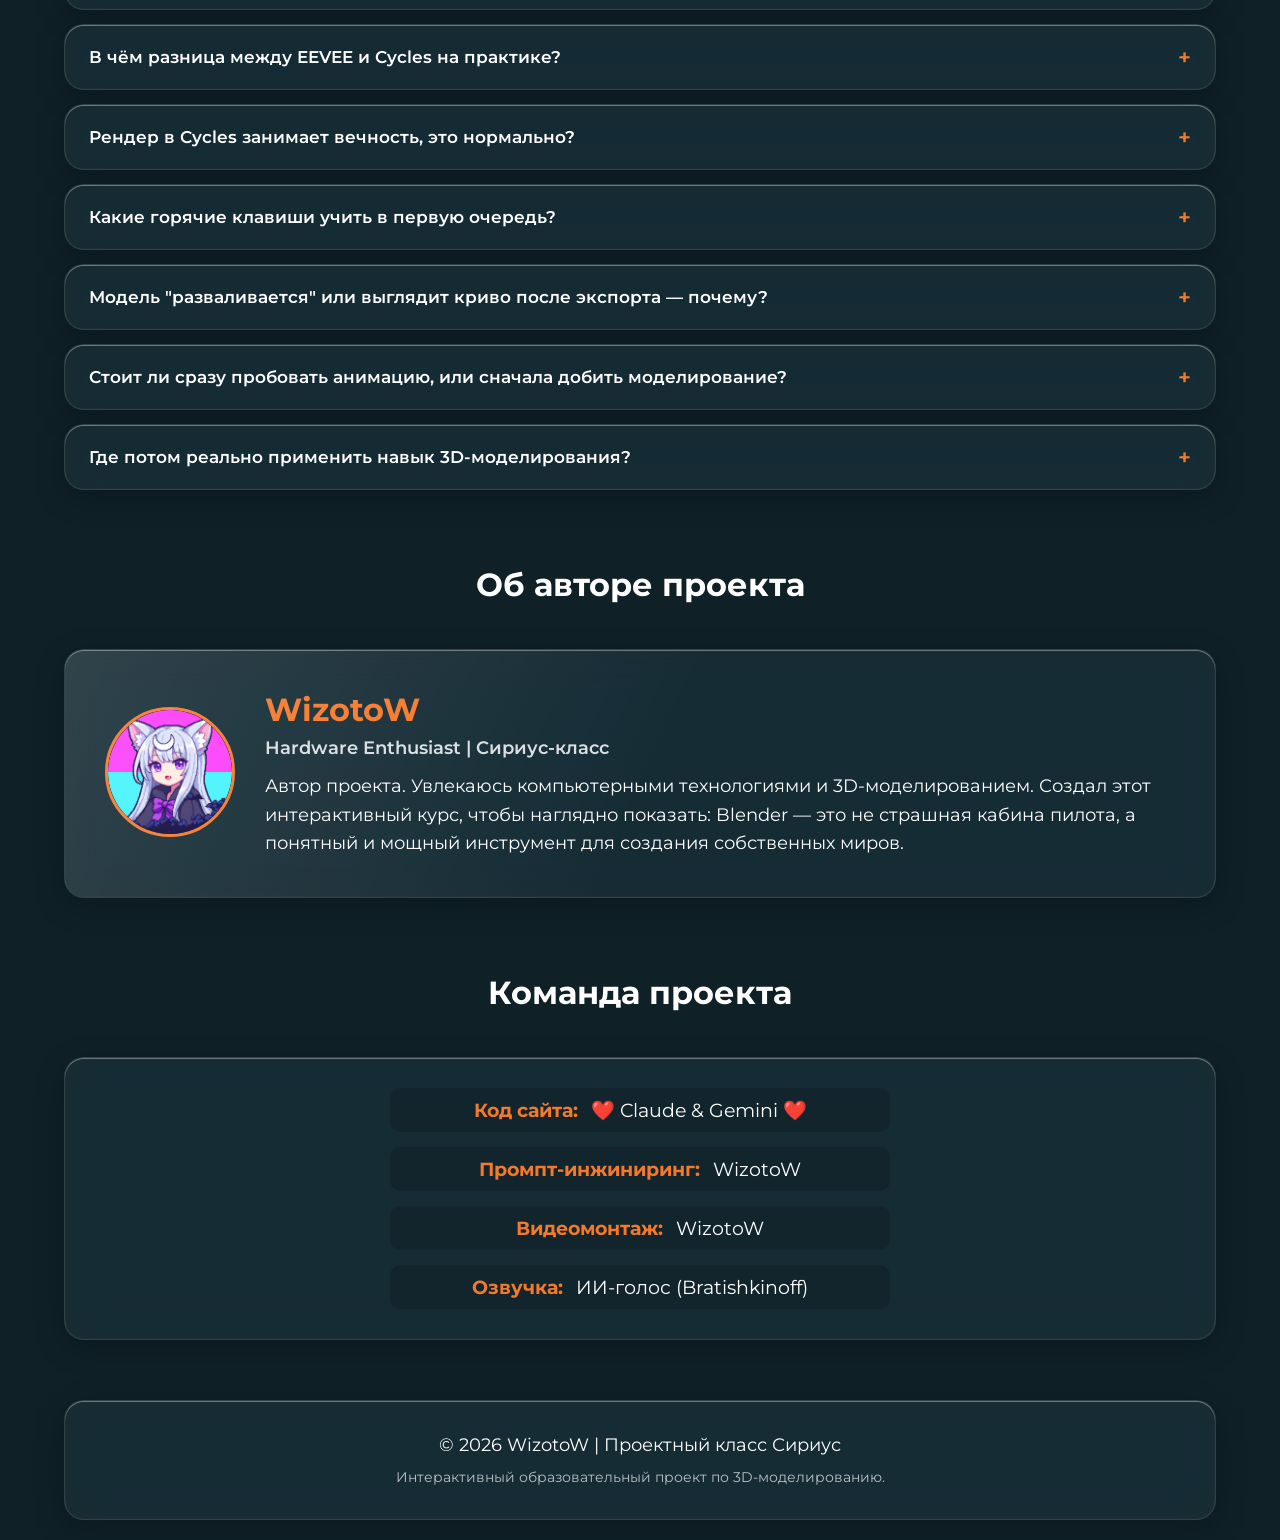
==== commit 5c8e32b5: "Update index.html" ====
--- a/index.html
+++ b/index.html
@@ -31,11 +31,12 @@
         </button>
 
         <nav id="nav-links" class="nav-links">
-            <a href="#info">О программе</a>
-            <a href="#videos">Видеогайды</a>
-            <a href="#faq">FAQ</a>
-            <a href="#author">Об авторе</a>
-        </nav>
+    		<a href="#info">О программе</a>
+    		<a href="#videos">Видеогайды</a>
+    		<a href="practice.html">Практика и словарь</a>
+   		<a href="#faq">FAQ</a>
+   		<a href="#author">Об авторе</a>
+	</nav>
         <button id="theme-toggle" class="glass-btn theme-btn">☀️ Светлая</button>
     </header>
 
@@ -194,6 +195,11 @@
                 </div>
 
             </div>
+	<div class="glass practice-cta animate-hover">
+    		<h3>Готов закрепить теорию на практике?</h3>
+    		<p>Переходи во второй раздел: попробуй горячие клавиши в живом 3D-тренажёре, протестируй движки EEVEE и Cycles и загляни в словарь терминов новичка.</p>
+    		<a href="practice.html" class="glass-btn primary-btn">Перейти к практике и словарю →</a>
+	</div>
         </section>
 
         <section id="faq" class="section fade-in">
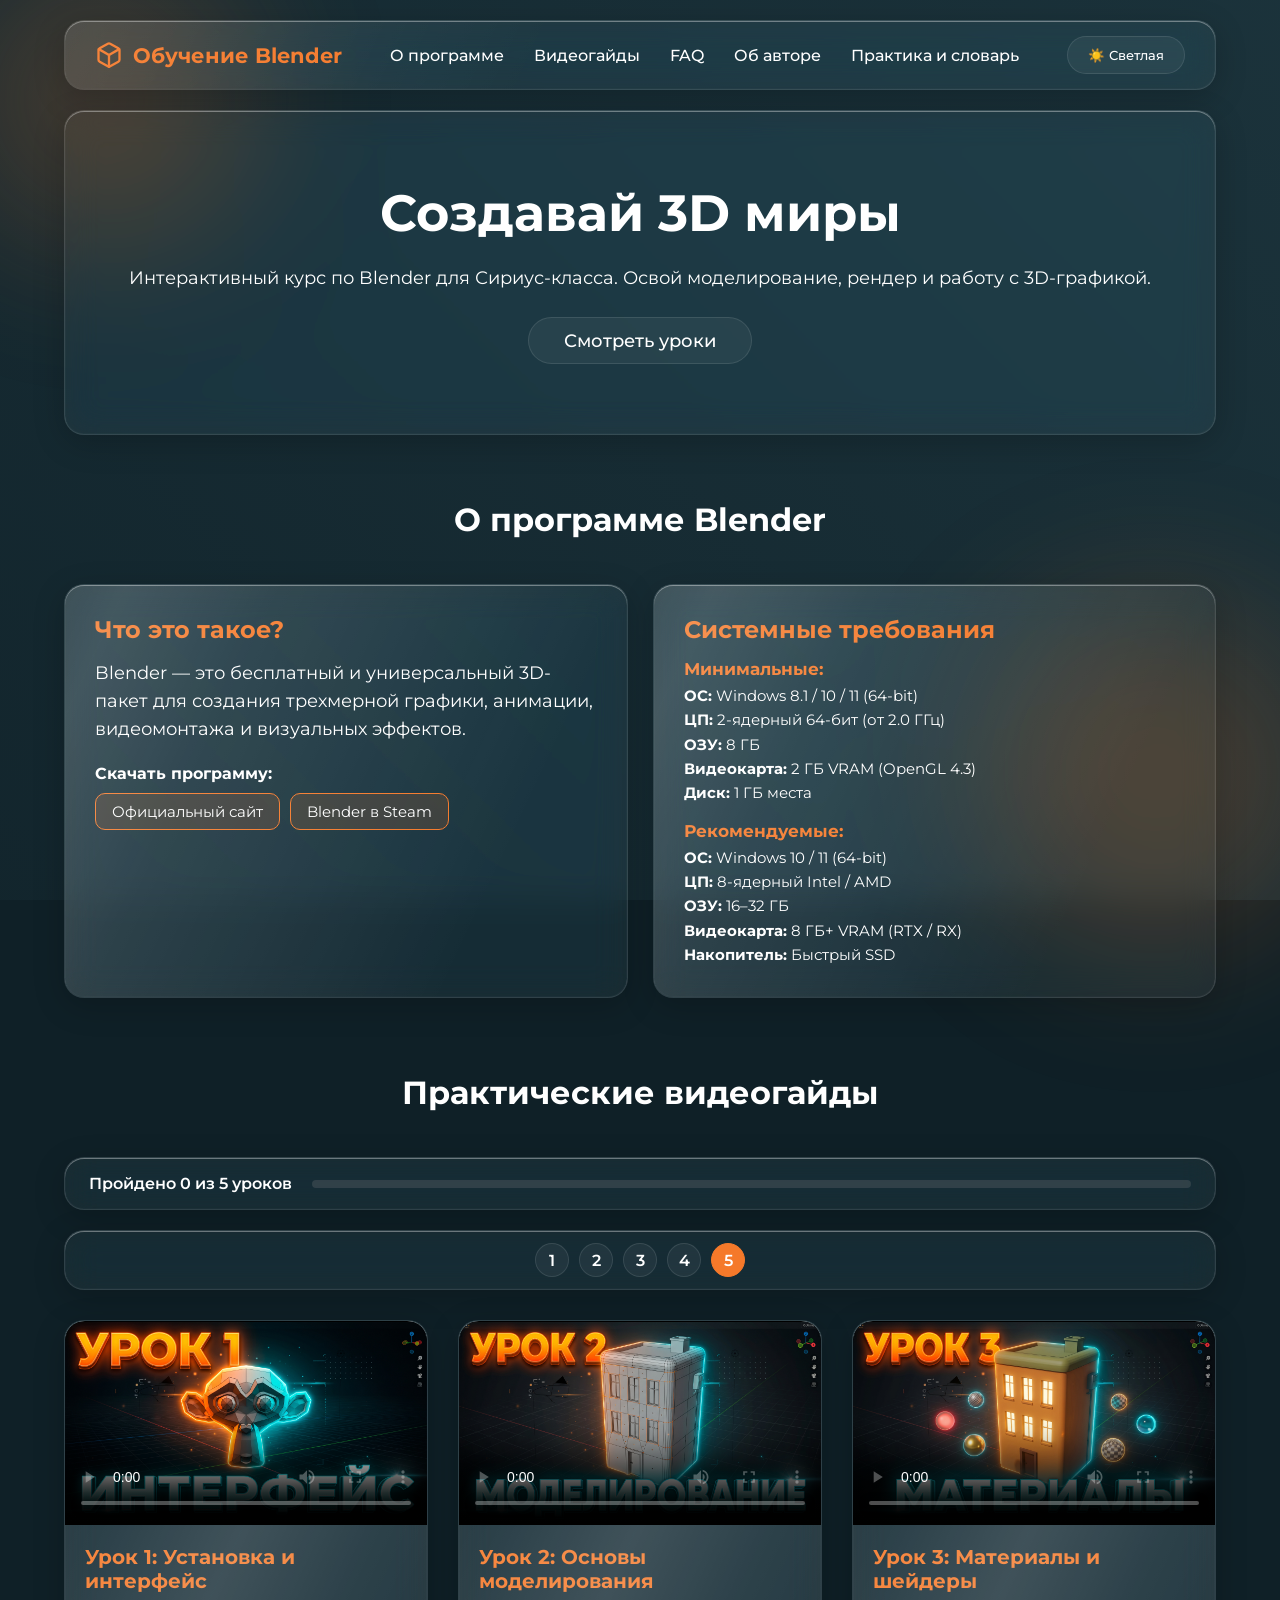
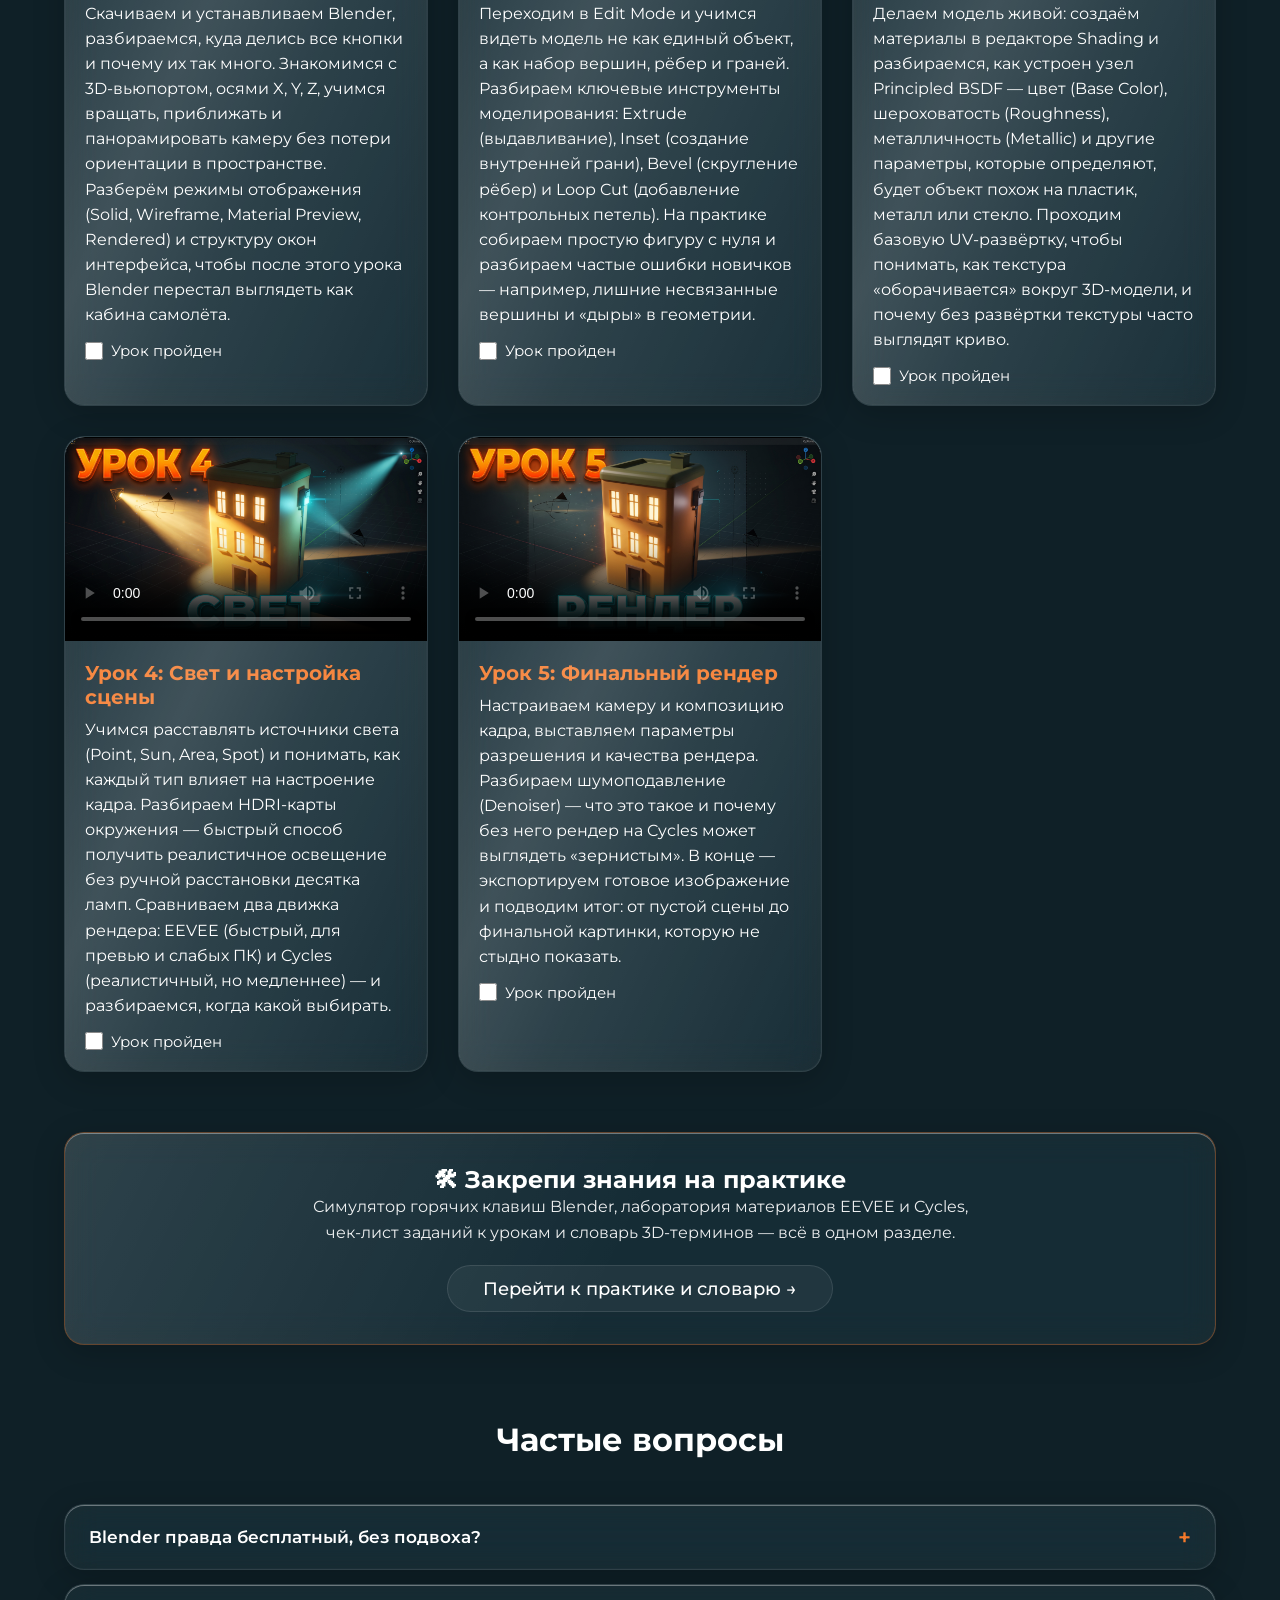
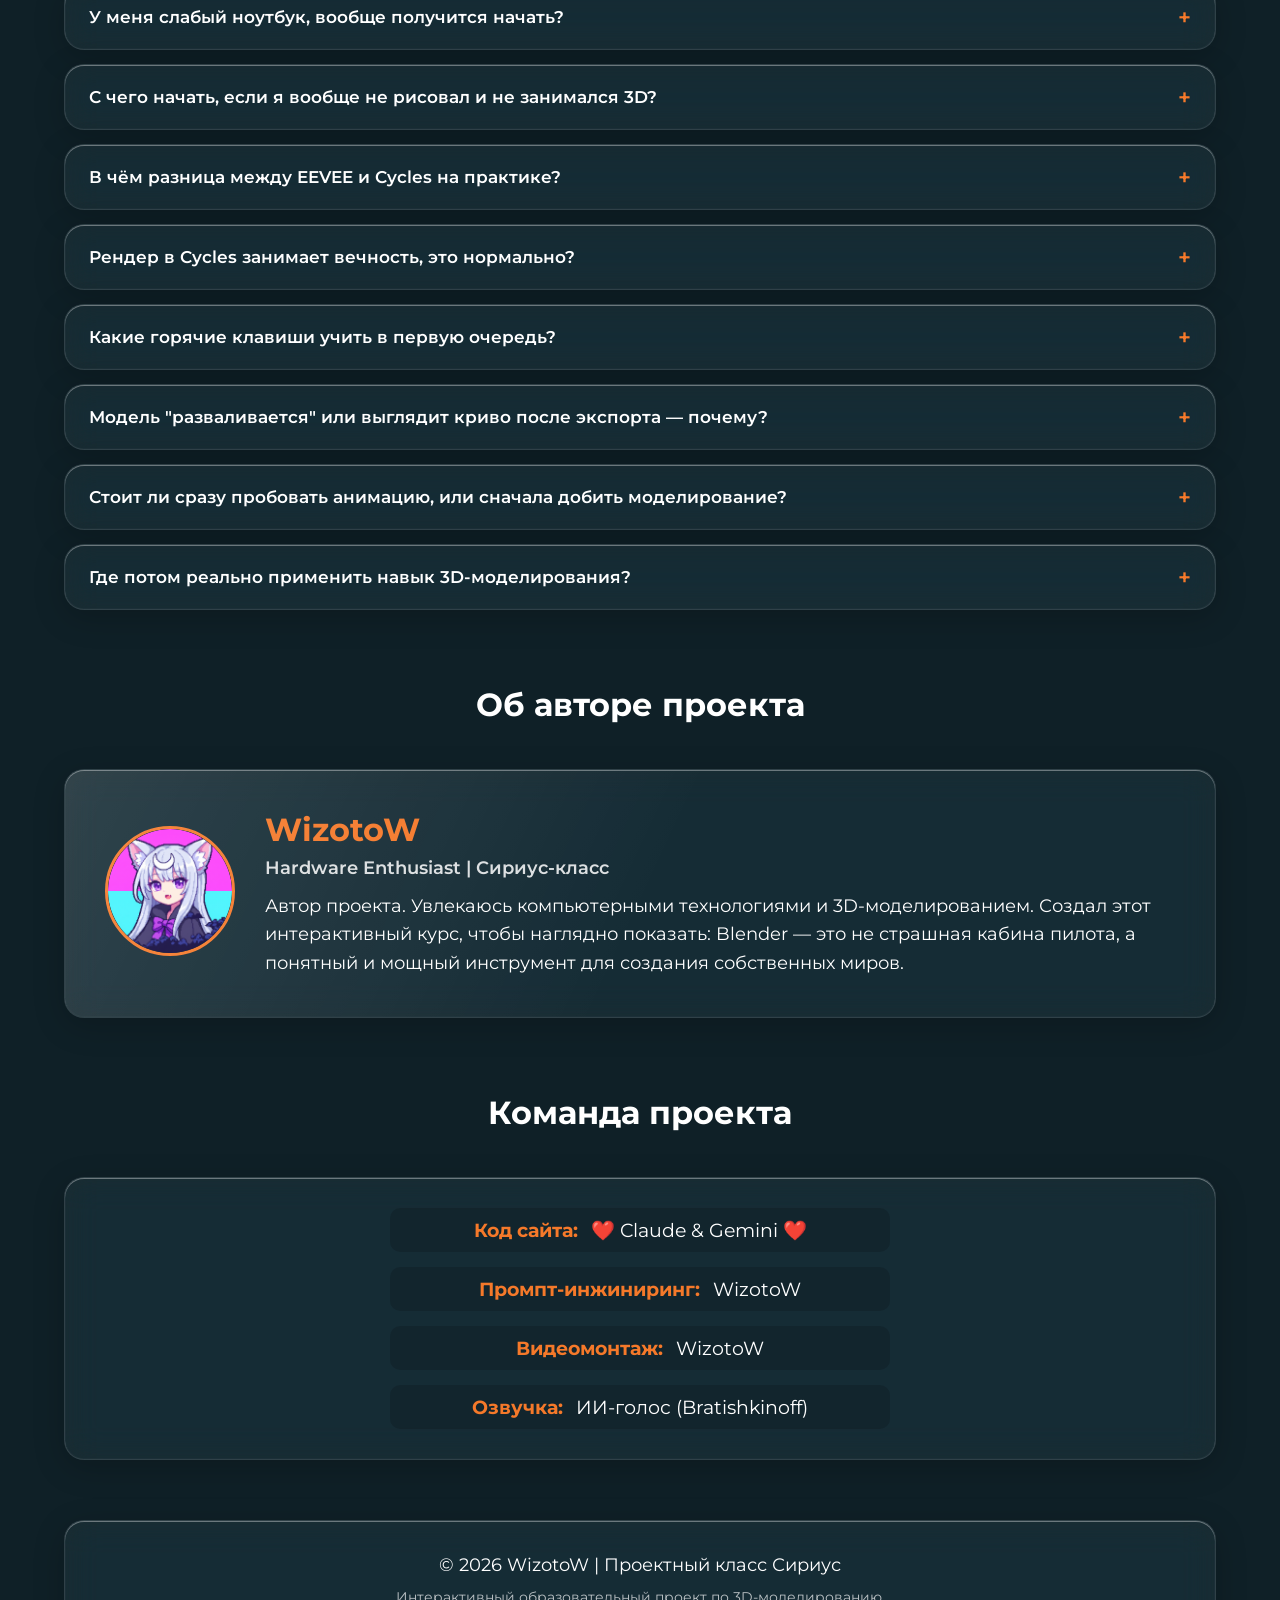
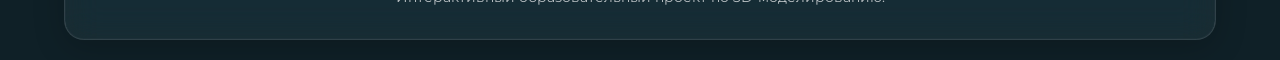
==== commit 34893dc1: "Update index.html" ====
--- a/index.html
+++ b/index.html
@@ -31,12 +31,12 @@
         </button>
 
         <nav id="nav-links" class="nav-links">
-    		<a href="#info">О программе</a>
-    		<a href="#videos">Видеогайды</a>
-    		<a href="practice.html">Практика и словарь</a>
-   		<a href="#faq">FAQ</a>
-   		<a href="#author">Об авторе</a>
-	</nav>
+            <a href="#info">О программе</a>
+            <a href="#videos">Видеогайды</a>
+            <a href="#faq">FAQ</a>
+            <a href="#author">Об авторе</a>
+            <a href="practice.html">Практика и словарь</a>
+        </nav>
         <button id="theme-toggle" class="glass-btn theme-btn">☀️ Светлая</button>
     </header>
 
@@ -195,11 +195,16 @@
                 </div>
 
             </div>
-	<div class="glass practice-cta animate-hover">
-    		<h3>Готов закрепить теорию на практике?</h3>
-    		<p>Переходи во второй раздел: попробуй горячие клавиши в живом 3D-тренажёре, протестируй движки EEVEE и Cycles и загляни в словарь терминов новичка.</p>
-    		<a href="practice.html" class="glass-btn primary-btn">Перейти к практике и словарю →</a>
-	</div>
+        </section>
+
+        <section class="section fade-in" id="practice-cta" aria-labelledby="practice-cta-title">
+            <div class="glass practice-cta animate-hover">
+                <div class="practice-cta-text">
+                    <h2 id="practice-cta-title">🛠 Закрепи знания на практике</h2>
+                    <p>Симулятор горячих клавиш Blender, лаборатория материалов EEVEE и Cycles, чек-лист заданий к урокам и словарь 3D-терминов — всё в одном разделе.</p>
+                </div>
+                <a href="practice.html" class="glass-btn primary-btn practice-cta-btn">Перейти к практике и словарю →</a>
+            </div>
         </section>
 
         <section id="faq" class="section fade-in">
--- a/style.css
+++ b/style.css
@@ -398,3 +398,762 @@
     .orb { filter: blur(50px); opacity: 0.12; }
     .bg-animation { animation: none; background-position: 50% 50%; }
 }
+@media (max-width: 768px) {
+    .nav-links.open {
+        max-height: 300px;
+    }
+}
+
+@media (max-width: 480px) {
+    .sim-panel,
+    .lab-preview,
+    .lab-controls,
+    .practice-cta {
+        padding: 16px;
+    }
+
+    .glossary-grid {
+        grid-template-columns: 1fr;
+    }
+
+    .engine-btn {
+        min-width: 100%;
+    }
+}
+/* ============================================================
+   ДОПОЛНЕНИЕ ДЛЯ ВТОРОГО РАЗДЕЛА: BLENDER 4.x UI (practice.html)
+   ============================================================ */
+
+.logo-link { text-decoration: none; }
+
+.section-badge {
+    display: inline-block;
+    padding: 6px 16px;
+    border-radius: 999px;
+    background: rgba(245, 121, 42, 0.16);
+    border: 1px solid var(--accent);
+    color: var(--accent);
+    font-size: 0.85rem;
+    font-weight: 600;
+    margin-bottom: 16px;
+}
+
+.hero-btn-group {
+    display: flex;
+    justify-content: center;
+    gap: 14px;
+    flex-wrap: wrap;
+    margin-top: 25px;
+}
+
+.hero-btn-group .primary-btn,
+.hero-btn-group .secondary-btn {
+    margin-top: 0;
+    text-decoration: none;
+}
+
+.secondary-btn {
+    padding: 12px 26px;
+    font-size: 1.02rem;
+}
+
+.practice-cta {
+    margin-top: 36px;
+    padding: 32px 28px;
+    text-align: center;
+    border-color: rgba(245, 121, 42, 0.35);
+}
+
+.practice-cta h3 {
+    font-size: 1.5rem;
+    color: var(--accent);
+    margin-bottom: 10px;
+}
+
+.practice-cta p {
+    max-width: 680px;
+    margin: 0 auto 20px;
+    font-size: 1rem;
+    opacity: 0.92;
+}
+
+.practice-cta .primary-btn { margin-top: 0; }
+
+kbd {
+    display: inline-block;
+    padding: 2px 8px;
+    font-size: 0.84rem;
+    font-weight: 700;
+    color: var(--accent);
+    background: rgba(245, 121, 42, 0.14);
+    border: 1px solid rgba(245, 121, 42, 0.45);
+    border-radius: 7px;
+    box-shadow: 0 2px 0 rgba(245, 121, 42, 0.25);
+}
+
+/* ---- Интерфейс настоящего окна Blender 4.x ---- */
+.sim-layout {
+    display: grid;
+    grid-template-columns: 1.35fr 1fr;
+    gap: 24px;
+    align-items: stretch;
+}
+
+.blender-window {
+    display: flex;
+    flex-direction: column;
+    justify-content: space-between;
+    padding: 0;
+    overflow: hidden;
+    border: 1px solid rgba(255, 255, 255, 0.16);
+}
+
+.blender-topbar {
+    display: flex;
+    justify-content: space-between;
+    align-items: center;
+    gap: 10px;
+    padding: 10px 14px;
+    background: rgba(18, 20, 26, 0.82);
+    border-bottom: 1px solid rgba(255, 255, 255, 0.1);
+    flex-wrap: wrap;
+}
+
+[data-theme="light"] .blender-topbar {
+    background: rgba(30, 35, 45, 0.9);
+    color: #ffffff;
+}
+
+.blender-topbar-left,
+.blender-topbar-right {
+    display: flex;
+    align-items: center;
+    gap: 8px;
+    flex-wrap: wrap;
+}
+
+.blender-editor-icon {
+    display: inline-flex;
+    align-items: center;
+    justify-content: center;
+    width: 26px;
+    height: 26px;
+    border-radius: 6px;
+    background: #2b2d38;
+    color: var(--accent);
+    font-weight: 700;
+    border: 1px solid rgba(255, 255, 255, 0.12);
+}
+
+.blender-mode-select {
+    padding: 4px 11px;
+    border-radius: 6px;
+    background: #2b2d38;
+    color: #f1f5f9;
+    font-size: 0.8rem;
+    font-weight: 600;
+    border: 1px solid rgba(255, 255, 255, 0.14);
+}
+
+.blender-sel-modes,
+.shading-spheres,
+.hdri-switch {
+    display: inline-flex;
+    background: #20222b;
+    padding: 2px;
+    border-radius: 7px;
+    border: 1px solid rgba(255, 255, 255, 0.12);
+    gap: 2px;
+}
+
+.sel-mode-btn,
+.shade-btn,
+.hdri-btn {
+    background: transparent;
+    border: none;
+    color: #cbd5e1;
+    width: 26px;
+    height: 24px;
+    border-radius: 5px;
+    cursor: pointer;
+    font-size: 0.88rem;
+    transition: background 0.2s, color 0.2s;
+}
+
+.sel-mode-btn.active,
+.shade-btn.active,
+.hdri-btn.active {
+    background: var(--accent);
+    color: #ffffff;
+}
+
+.device-pill {
+    font-size: 0.75rem;
+    font-weight: 600;
+    padding: 4px 10px;
+    border-radius: 999px;
+    background: rgba(56, 189, 248, 0.16);
+    color: #38bdf8;
+    border: 1px solid rgba(56, 189, 248, 0.35);
+}
+
+/* Рабочая зона вьюпорта + боковой T-panel */
+.blender-workspace {
+    position: relative;
+    display: flex;
+    background: #1d1d1d;
+    flex: 1;
+}
+
+.blender-toolbar {
+    display: flex;
+    flex-direction: column;
+    gap: 6px;
+    padding: 10px 7px;
+    background: rgba(24, 26, 32, 0.92);
+    border-right: 1px solid rgba(255, 255, 255, 0.08);
+    z-index: 2;
+}
+
+.tool-icon {
+    width: 32px;
+    height: 32px;
+    border-radius: 7px;
+    border: 1px solid rgba(255, 255, 255, 0.1);
+    background: #2b2d38;
+    color: #e2e8f0;
+    font-size: 1rem;
+    cursor: pointer;
+    transition: 0.2s;
+}
+
+.tool-icon:hover,
+.tool-icon.active {
+    background: var(--accent);
+    color: #ffffff;
+    border-color: var(--accent);
+}
+
+.canvas-stage {
+    position: relative;
+    flex: 1;
+    display: flex;
+    flex-direction: column;
+    justify-content: space-between;
+}
+
+#sim-canvas,
+#lab-canvas {
+    width: 100%;
+    height: auto;
+    display: block;
+    cursor: grab;
+    touch-action: none;
+}
+
+#sim-canvas:active,
+#lab-canvas:active {
+    cursor: grabbing;
+}
+
+/* Панель быстрого ввода хоткеев (особенно удобна на телефонах) */
+.quick-hotkey-bar {
+    display: flex;
+    align-items: center;
+    justify-content: center;
+    gap: 8px;
+    padding: 8px 12px;
+    background: rgba(15, 18, 24, 0.88);
+    border-top: 1px solid rgba(255, 255, 255, 0.08);
+    flex-wrap: wrap;
+}
+
+.quick-bar-label {
+    font-size: 0.78rem;
+    color: #94a3b8;
+    font-weight: 600;
+}
+
+.quick-key-btn {
+    padding: 5px 12px;
+    border-radius: 7px;
+    border: 1px solid rgba(255, 255, 255, 0.16);
+    background: #2b2d38;
+    color: #f8fafc;
+    font-size: 0.8rem;
+    font-weight: 700;
+    cursor: pointer;
+    transition: 0.2s;
+}
+
+.quick-key-btn.active-key {
+    background: var(--accent);
+    border-color: var(--accent);
+    color: #fff;
+    box-shadow: 0 0 12px rgba(245, 121, 42, 0.5);
+}
+
+.quick-key-btn.done-key {
+    background: rgba(34, 197, 94, 0.22);
+    border-color: #22c55e;
+    color: #86efac;
+}
+
+/* Статус-бар внизу окна Blender */
+.blender-statusbar {
+    display: flex;
+    justify-content: space-between;
+    align-items: center;
+    gap: 10px;
+    padding: 8px 14px;
+    background: rgba(18, 20, 26, 0.9);
+    border-top: 1px solid rgba(255, 255, 255, 0.1);
+    font-size: 0.8rem;
+    color: #cbd5e1;
+    flex-wrap: wrap;
+}
+
+.status-key-pill {
+    padding: 4px 10px;
+    border-radius: 6px;
+    background: rgba(245, 121, 42, 0.18);
+    color: var(--accent);
+    font-weight: 700;
+}
+
+.status-key-pill.hud-warn {
+    background: rgba(239, 68, 68, 0.28);
+    color: #fca5a5;
+}
+
+.status-stats {
+    font-family: monospace;
+    font-size: 0.78rem;
+    opacity: 0.85;
+}
+
+.status-actions {
+    display: flex;
+    gap: 6px;
+}
+
+.mini-btn {
+    padding: 6px 12px;
+    font-size: 0.82rem;
+}
+
+.mini-btn.active,
+.engine-btn.active {
+    background: var(--accent);
+    color: #ffffff;
+    border-color: var(--accent);
+}
+
+/* Правая карточка шагов тренажёра */
+.sim-panel {
+    padding: 24px;
+    display: flex;
+    flex-direction: column;
+    justify-content: space-between;
+}
+
+.sim-panel-head {
+    display: flex;
+    justify-content: space-between;
+    align-items: center;
+    gap: 10px;
+    margin-bottom: 10px;
+}
+
+.sim-panel-head h3 { color: var(--accent); font-size: 1.22rem; }
+
+.step-counter {
+    font-size: 0.82rem;
+    font-weight: 700;
+    padding: 4px 12px;
+    border-radius: 999px;
+    background: rgba(245, 121, 42, 0.16);
+    color: var(--accent);
+}
+
+.sim-instruction { font-size: 0.94rem; margin-bottom: 14px; line-height: 1.5; }
+.sim-steps-list { display: flex; flex-direction: column; gap: 9px; }
+
+.sim-step {
+    display: flex;
+    align-items: center;
+    gap: 12px;
+    padding: 10px 13px;
+    border-radius: 14px;
+    background: rgba(0, 0, 0, 0.14);
+    border: 1px solid var(--glass-border);
+    transition: all 0.25s ease;
+}
+
+[data-theme="light"] .sim-step { background: rgba(255, 255, 255, 0.55); }
+.sim-step.active { border-color: var(--accent); box-shadow: 0 0 14px rgba(245, 121, 42, 0.22); }
+.sim-step.done { opacity: 0.74; border-color: rgba(34, 197, 94, 0.45); }
+
+.sim-step-num {
+    width: 26px;
+    height: 26px;
+    border-radius: 50%;
+    background: var(--glass-bg);
+    border: 1px solid var(--glass-border);
+    display: inline-flex;
+    align-items: center;
+    justify-content: center;
+    font-weight: 700;
+    font-size: 0.8rem;
+    flex-shrink: 0;
+}
+
+.sim-step.active .sim-step-num { background: var(--accent); color: #fff; border-color: var(--accent); }
+.sim-step.done .sim-step-num { background: #22c55e; color: #fff; border-color: #22c55e; }
+
+.sim-step-body { flex: 1; display: flex; flex-direction: column; font-size: 0.87rem; }
+.sim-step-body span { font-size: 0.77rem; opacity: 0.78; }
+
+.kbd-btn {
+    padding: 6px 12px;
+    border-radius: 9px;
+    border: 1px solid var(--accent);
+    background: rgba(245, 121, 42, 0.18);
+    color: var(--text-color);
+    font-weight: 700;
+    font-size: 0.8rem;
+    cursor: pointer;
+    transition: 0.2s;
+    white-space: nowrap;
+}
+
+.kbd-btn:hover { background: var(--accent); color: #fff; transform: translateY(-1px); }
+
+.sim-complete-banner {
+    margin-top: 14px;
+    padding: 12px 16px;
+    border-radius: 12px;
+    background: rgba(34, 197, 94, 0.18);
+    border: 1px solid rgba(34, 197, 94, 0.5);
+    font-size: 0.9rem;
+    text-align: center;
+}
+
+/* ---- 2. Лаборатория шейдеров и нод Principled BSDF ---- */
+.lab-layout {
+    display: grid;
+    grid-template-columns: 1.15fr 1fr;
+    gap: 24px;
+    align-items: stretch;
+}
+
+.lab-preview {
+    display: flex;
+    flex-direction: column;
+    justify-content: space-between;
+}
+
+.lab-shape-switch {
+    display: flex;
+    gap: 6px;
+    flex-wrap: wrap;
+}
+
+.lab-canvas-wrap {
+    position: relative;
+    background: #11161d;
+}
+
+.lab-overlay-top,
+.lab-overlay-bottom {
+    position: absolute;
+    left: 12px;
+    right: 12px;
+    display: flex;
+    justify-content: space-between;
+    align-items: center;
+    gap: 8px;
+    pointer-events: none;
+    flex-wrap: wrap;
+}
+
+.lab-overlay-top { top: 12px; }
+.lab-overlay-bottom {
+    bottom: 12px;
+    font-size: 0.8rem;
+    color: #e2e8f0;
+}
+
+.lab-overlay-bottom button { pointer-events: auto; }
+
+.hud-pill {
+    padding: 4px 11px;
+    border-radius: 999px;
+    font-size: 0.78rem;
+    font-weight: 600;
+    background: rgba(15, 23, 42, 0.78);
+    color: #f8fafc;
+    border: 1px solid rgba(255, 255, 255, 0.15);
+}
+
+.sample-pill {
+    color: #38bdf8;
+    border-color: rgba(56, 189, 248, 0.4);
+}
+
+.lab-hint {
+    padding: 12px 16px;
+    font-size: 0.88rem;
+    background: rgba(18, 20, 26, 0.75);
+    color: #e2e8f0;
+    border-top: 1px solid rgba(255, 255, 255, 0.08);
+}
+
+.lab-controls {
+    padding: 22px;
+    display: flex;
+    flex-direction: column;
+    justify-content: space-between;
+    gap: 18px;
+}
+
+/* Стилизация настоящего узла Principled BSDF из Blender Shader Editor */
+.bsdf-node {
+    border-radius: 14px;
+    overflow: hidden;
+    background: rgba(30, 33, 42, 0.92);
+    border: 1.5px solid rgba(255, 255, 255, 0.16);
+    box-shadow: 0 10px 28px rgba(0, 0, 0, 0.35);
+    color: #f1f5f9;
+}
+
+.bsdf-node-header {
+    display: flex;
+    justify-content: space-between;
+    align-items: center;
+    padding: 10px 16px;
+    background: linear-gradient(90deg, #2b6e46, #1f5133);
+    border-bottom: 1px solid rgba(255, 255, 255, 0.15);
+    font-weight: 700;
+    font-size: 0.92rem;
+}
+
+.node-output-tag {
+    font-size: 0.76rem;
+    color: #a7f3d0;
+    font-weight: 600;
+}
+
+.bsdf-node-body {
+    padding: 16px;
+    display: flex;
+    flex-direction: column;
+    gap: 15px;
+}
+
+.socket-row {
+    display: flex;
+    align-items: flex-start;
+    gap: 10px;
+}
+
+.socket-dot {
+    width: 11px;
+    height: 11px;
+    border-radius: 50%;
+    margin-top: 6px;
+    flex-shrink: 0;
+    border: 1.5px solid #111;
+}
+
+.socket-yellow { background: #facc15; }
+.socket-grey   { background: #94a3b8; }
+
+.socket-content { flex: 1; }
+
+.control-label {
+    display: flex;
+    justify-content: space-between;
+    align-items: center;
+    gap: 8px;
+    font-size: 0.88rem;
+    font-weight: 600;
+    margin-bottom: 6px;
+    flex-wrap: wrap;
+}
+
+.color-presets { display: flex; align-items: center; gap: 7px; }
+
+.color-dot {
+    width: 22px;
+    height: 22px;
+    border-radius: 50%;
+    border: 2px solid transparent;
+    cursor: pointer;
+    transition: transform 0.2s, border-color 0.2s;
+}
+
+.color-dot.active,
+.color-dot:hover { transform: scale(1.15); border-color: #ffffff; }
+
+#lab-color { width: 28px; height: 24px; border: none; background: transparent; cursor: pointer; }
+.bsdf-node input[type="range"] { width: 100%; accent-color: var(--accent); cursor: pointer; }
+
+.range-hints {
+    display: flex;
+    justify-content: space-between;
+    font-size: 0.74rem;
+    color: #94a3b8;
+    margin-top: 3px;
+}
+
+.val-badge {
+    padding: 2px 9px;
+    border-radius: 6px;
+    background: rgba(245, 121, 42, 0.2);
+    color: var(--accent);
+    font-size: 0.8rem;
+    font-family: monospace;
+}
+
+.render-props-box {
+    display: flex;
+    flex-direction: column;
+    gap: 10px;
+}
+
+.control-title { font-size: 0.92rem; font-weight: 700; }
+.engine-buttons { display: flex; gap: 10px; flex-wrap: wrap; }
+.engine-btn { flex: 1; min-width: 145px; }
+
+.lab-denoise-check {
+    padding: 11px 14px;
+    border-radius: 12px;
+    background: rgba(0, 0, 0, 0.16);
+    border: 1px solid var(--glass-border);
+    margin-top: 4px;
+}
+
+[data-theme="light"] .lab-denoise-check { background: rgba(255, 255, 255, 0.6); }
+
+/* ---- 3. Карточки практики и 4. Словарь ---- */
+.task-card { display: flex; flex-direction: column; justify-content: space-between; }
+
+.task-tag {
+    display: inline-block;
+    align-self: flex-start;
+    padding: 4px 12px;
+    border-radius: 999px;
+    background: rgba(245, 121, 42, 0.16);
+    color: var(--accent);
+    font-size: 0.8rem;
+    font-weight: 700;
+    margin-bottom: 10px;
+}
+
+.task-list { padding-left: 20px; margin-bottom: 14px; font-size: 0.95rem; line-height: 1.6; }
+.task-list li { margin-bottom: 6px; }
+
+.task-tip {
+    font-size: 0.86rem;
+    padding: 10px 12px;
+    border-radius: 10px;
+    background: rgba(0, 0, 0, 0.15);
+    border-left: 3px solid var(--accent);
+    opacity: 0.9;
+}
+
+[data-theme="light"] .task-tip { background: rgba(255, 255, 255, 0.6); }
+
+.glossary-controls {
+    padding: 20px;
+    margin-bottom: 25px;
+    display: flex;
+    flex-direction: column;
+    gap: 14px;
+}
+
+.glossary-search {
+    width: 100%;
+    padding: 13px 18px;
+    border-radius: 14px;
+    border: 1px solid var(--glass-border);
+    background: rgba(0, 0, 0, 0.2);
+    color: var(--text-color);
+    font-size: 1rem;
+    outline: none;
+    transition: border-color 0.25s ease;
+}
+
+[data-theme="light"] .glossary-search { background: rgba(255, 255, 255, 0.75); }
+.glossary-search:focus { border-color: var(--accent); }
+.glossary-filters { display: flex; gap: 10px; flex-wrap: wrap; }
+
+.glossary-grid {
+    display: grid;
+    grid-template-columns: repeat(auto-fit, minmax(300px, 1fr));
+    gap: 20px;
+}
+
+.term-card h3 { font-size: 1.12rem; margin-bottom: 0; }
+
+.term-header {
+    display: flex;
+    justify-content: space-between;
+    align-items: flex-start;
+    gap: 10px;
+    margin-bottom: 10px;
+}
+
+.term-badge {
+    font-size: 0.75rem;
+    padding: 3px 10px;
+    border-radius: 999px;
+    background: rgba(245, 121, 42, 0.15);
+    color: var(--accent);
+    white-space: nowrap;
+    font-weight: 600;
+}
+
+.term-card p { font-size: 0.94rem; opacity: 0.92; }
+.glossary-empty { text-align: center; padding: 30px; opacity: 0.8; }
+.back-home-wrap { text-align: center; margin-top: 36px; }
+.back-home-wrap .primary-btn { margin-top: 0; }
+
+/* ---- Адаптив под планшеты и смартфоны ---- */
+@media (max-width: 960px) {
+    .sim-layout,
+    .lab-layout {
+        grid-template-columns: 1fr;
+    }
+}
+
+@media (max-width: 768px) {
+    .nav-links.open {
+        max-height: 300px;
+    }
+}
+
+@media (max-width: 520px) {
+    .blender-toolbar {
+        flex-direction: row;
+        justify-content: center;
+        border-right: none;
+        border-bottom: 1px solid rgba(255, 255, 255, 0.08);
+        padding: 6px;
+    }
+    .blender-workspace {
+        flex-direction: column;
+    }
+    .sim-panel,
+    .lab-controls,
+    .practice-cta {
+        padding: 16px;
+    }
+    .glossary-grid {
+        grid-template-columns: 1fr;
+    }
+    .engine-btn {
+        min-width: 100%;
+    }
+}
